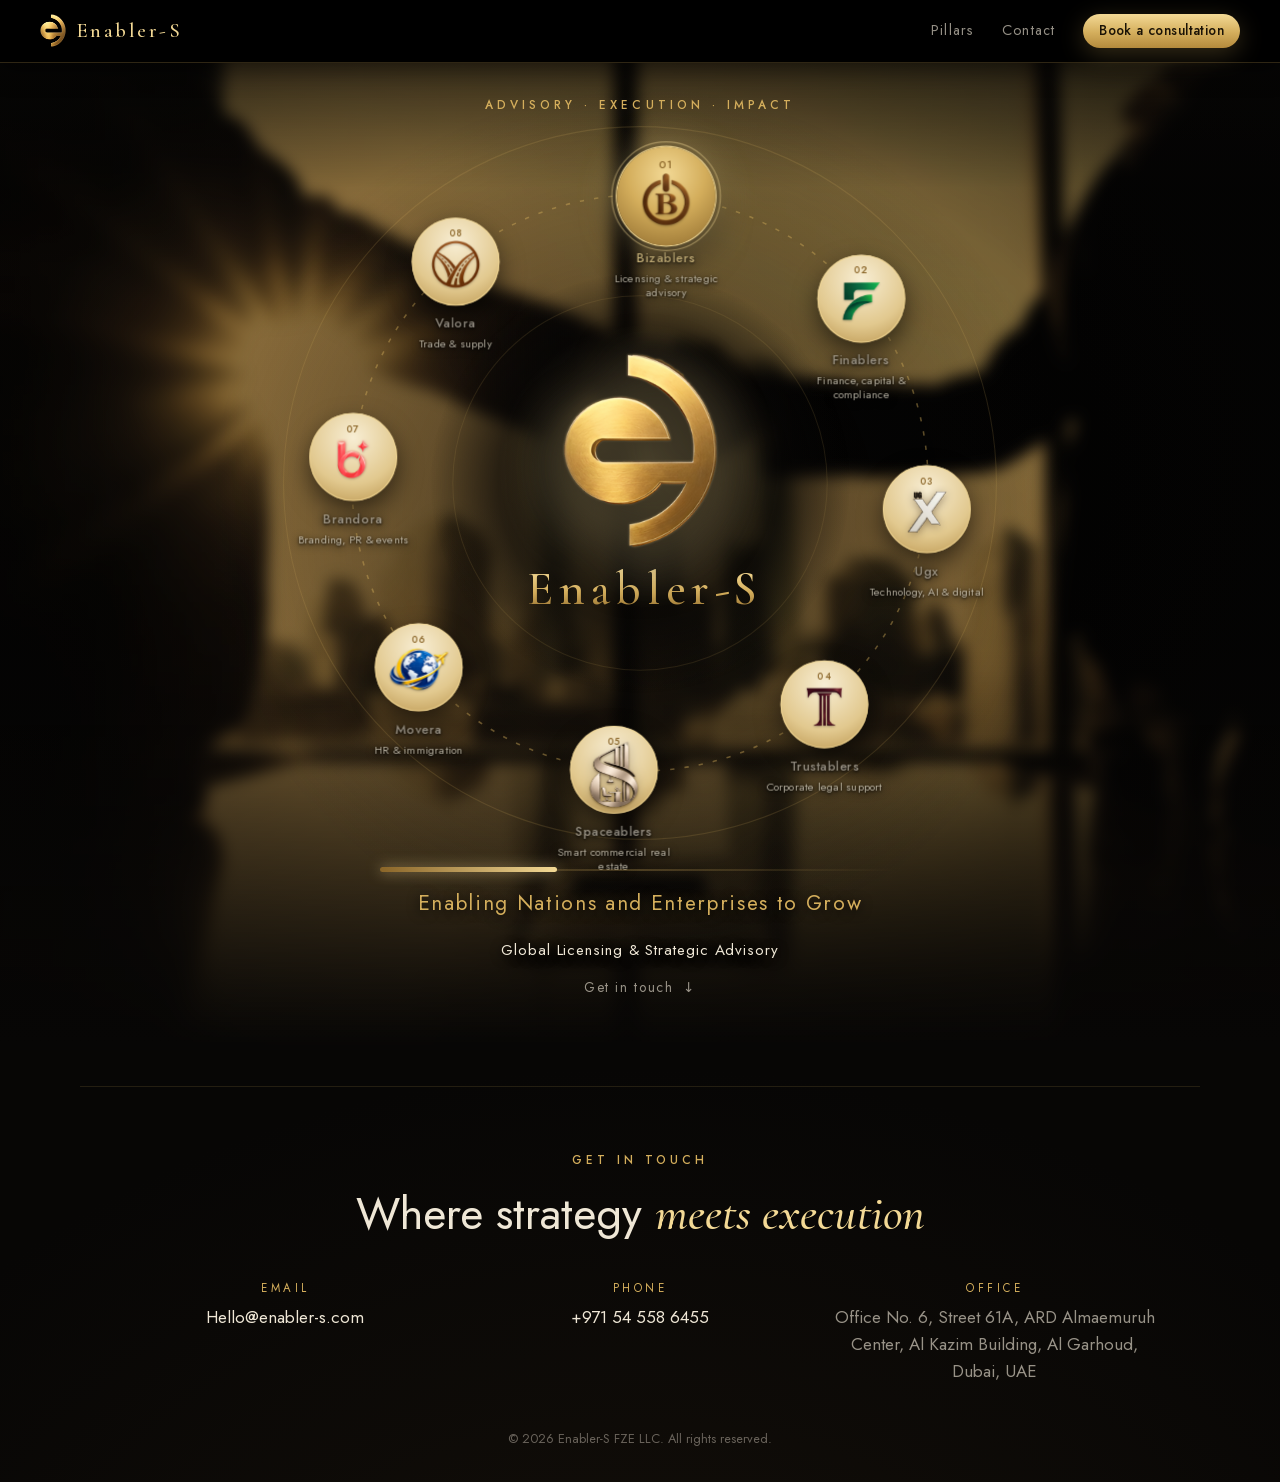
==== index.html @ 44902299 "Ready for Vercel: live cross-site links, share previews, 404, robots, sitemap - Links between Enable" ====
<!doctype html>
<html lang="en">
<head>
  <meta charset="utf-8">
  <meta name="viewport" content="width=device-width, initial-scale=1, viewport-fit=cover">
  <title>Enabler-S | Enabling Nations and Enterprises to Grow</title>
  <meta name="description" content="Enabler-S FZE LLC is a Dubai-based global advisory and business execution firm. Eight service pillars, one extended business partner.">
  <link rel="canonical" href="https://enabler-s.vercel.app/">
  <meta property="og:type" content="website">
  <meta property="og:site_name" content="Enabler-S">
  <meta property="og:title" content="Enabler-S | Enabling Nations and Enterprises to Grow">
  <meta property="og:description" content="Enabler-S FZE LLC is a Dubai-based global advisory and business execution firm. Eight service pillars, one extended business partner.">
  <meta property="og:url" content="https://enabler-s.vercel.app/">
  <meta property="og:image" content="https://enabler-s.vercel.app/assets/og.jpg">
  <meta property="og:image:width" content="1200">
  <meta property="og:image:height" content="630">
  <meta name="twitter:card" content="summary_large_image">
  <meta name="theme-color" content="#070605">
  <link rel="icon" href="assets/favicon.png" type="image/png">
  <!-- Fonts are self-hosted (fonts/enabler.css) so the page never waits on Google -->
  <link rel="preload" href="fonts/files/jost-normal-latin-0428ef.woff2" as="font" type="font/woff2" crossorigin>
  <link rel="preload" href="fonts/files/cormorant-garamond-normal-latin-e99b45.woff2" as="font" type="font/woff2" crossorigin>
  <link rel="stylesheet" href="fonts/enabler.css">
  <link rel="stylesheet" href="css/styles.css">
  <script src="js/data.js" defer></script>
  <script src="js/main.js" defer></script>
</head>
<body>
  <!-- Black marble: fractal noise thresholded into thin veins, tinted gold -->
  <svg class="marble" aria-hidden="true" preserveAspectRatio="none">
    <filter id="veins" x="0" y="0" width="100%" height="100%">
      <feTurbulence type="fractalNoise" baseFrequency="0.0022 0.006" numOctaves="6" seed="11"/>
      <feColorMatrix type="matrix" values="1 0 0 0 0  1 0 0 0 0  1 0 0 0 0  0 0 0 0 1"/>
      <feComponentTransfer>
        <feFuncR type="table" tableValues="0 0 0 0 0 0 0 0 0 0 0 0 0 0 0 0 0 0 0 0 0 0 0 0 0.9 0 0 0 0 0 0 0 0 0 0 0 0 0 0 0 0 0 0 0 0 0 0 0 0 0"/>
        <feFuncG type="table" tableValues="0 0 0 0 0 0 0 0 0 0 0 0 0 0 0 0 0 0 0 0 0 0 0 0 0.62 0 0 0 0 0 0 0 0 0 0 0 0 0 0 0 0 0 0 0 0 0 0 0 0 0"/>
        <feFuncB type="table" tableValues="0 0 0 0 0 0 0 0 0 0 0 0 0 0 0 0 0 0 0 0 0 0 0 0 0.3 0 0 0 0 0 0 0 0 0 0 0 0 0 0 0 0 0 0 0 0 0 0 0 0 0"/>
      </feComponentTransfer>
    </filter>
    <rect width="100%" height="100%" filter="url(#veins)"/>
  </svg>

  <header class="top">
    <a class="brand" href="#hero" aria-label="Enabler-S home">
      <img src="assets/logo-mark.png" alt="" width="408" height="512">
      <span>Enabler-S</span>
    </a>
    <nav aria-label="Main">
      <a href="#orbit">Pillars</a>
      <a href="#contact">Contact</a>
      <a class="btn btn-gold btn-sm" href="#contact">Book a consultation</a>
    </nav>
  </header>

  <main>
    <section class="hero" id="hero">
      <!-- Boardroom handshake loop, colour-graded to the brand gold (source: 358512_medium.mp4) -->
      <div class="hero-video" aria-hidden="true">
        <video id="hero-video" autoplay muted loop playsinline preload="auto" poster="assets/video/boardroom-poster.jpg">
          <source src="assets/video/boardroom-720.mp4" type="video/mp4" media="(max-width: 900px)">
          <source src="assets/video/boardroom-1080.mp4" type="video/mp4">
        </video>
      </div>
      <p class="eyebrow">Advisory · Execution · Impact</p>

      <!-- Enabler-S sits at the centre; the eight pillar discs orbit it (positions set in main.js) -->
      <div class="orbit" id="orbit">
        <svg class="orbit-rings" viewBox="0 0 100 100" aria-hidden="true">
          <circle cx="50" cy="50" r="49.5"/>
          <circle class="dash" cx="50" cy="50" r="40"/>
          <circle cx="50" cy="50" r="26"/>
        </svg>
        <div class="orbit-core">
          <div class="halo" aria-hidden="true"></div>
          <img src="assets/logo-mark.png" alt="" width="408" height="512">
          <h1 class="wordmark">Enabler<span>-S</span></h1>
        </div>
        <div class="tabs" role="group" aria-label="Enabler-S brands" id="tabs"></div>
      </div>

      <div class="rule" aria-hidden="true"><span></span></div>
      <p class="tagline">Enabling Nations and Enterprises to Grow</p>
      <p class="cue-title" id="cue-title" aria-live="polite"></p>
      <!-- Phones: the orbit is too small for descriptions, so the brands are also listed here (hidden on desktop) -->
      <ul class="brand-list" id="brand-list" aria-label="Enabler-S brands"></ul>
      <a class="scroll-cue" href="#contact">Get in touch <span class="arrow" aria-hidden="true">↓</span></a>
    </section>

  </main>

  <footer class="contact" id="contact">
    <p class="eyebrow">Get in touch</p>
    <h2>Where strategy <em>meets execution</em></h2>
    <dl>
      <div><dt>Email</dt><dd><a id="c-email"></a></dd></div>
      <div><dt>Phone</dt><dd><a id="c-phone"></a></dd></div>
      <div><dt>Office</dt><dd id="c-address"></dd></div>
    </dl>
    <p class="fine">© <span id="year"></span> Enabler-S FZE LLC. All rights reserved.</p>
  </footer>
</body>
</html>
---- fonts/enabler.css ----
/* enabler: Google Fonts, self-hosted (latin + latin-ext). Source: https://fonts.googleapis.com/css2?family=Jost:wght@300;400;500;600&family=Cormorant+Garamond:ital,wght@0,500;0,600;1,500&display=swap */

/* Cormorant Garamond italic · latin-ext */
@font-face {
  font-family: 'Cormorant Garamond';
  font-style: italic;
  font-weight: 500;
  font-display: swap;
  src: url(files/cormorant-garamond-italic-latin-ext-1b9087.woff2) format('woff2');
  unicode-range: U+0100-02BA, U+02BD-02C5, U+02C7-02CC, U+02CE-02D7, U+02DD-02FF, U+0304, U+0308, U+0329, U+1D00-1DBF, U+1E00-1E9F, U+1EF2-1EFF, U+2020, U+20A0-20AB, U+20AD-20C4, U+2113, U+2C60-2C7F, U+A720-A7FF;
}

/* Cormorant Garamond italic · latin */
@font-face {
  font-family: 'Cormorant Garamond';
  font-style: italic;
  font-weight: 500;
  font-display: swap;
  src: url(files/cormorant-garamond-italic-latin-39cad6.woff2) format('woff2');
  unicode-range: U+0000-00FF, U+0131, U+0152-0153, U+02BB-02BC, U+02C6, U+02DA, U+02DC, U+0304, U+0308, U+0329, U+2000-206F, U+20AC, U+2122, U+2191, U+2193, U+2212, U+2215, U+FEFF, U+FFFD;
}

/* Cormorant Garamond normal · latin-ext */
@font-face {
  font-family: 'Cormorant Garamond';
  font-style: normal;
  font-weight: 500;
  font-display: swap;
  src: url(files/cormorant-garamond-normal-latin-ext-211149.woff2) format('woff2');
  unicode-range: U+0100-02BA, U+02BD-02C5, U+02C7-02CC, U+02CE-02D7, U+02DD-02FF, U+0304, U+0308, U+0329, U+1D00-1DBF, U+1E00-1E9F, U+1EF2-1EFF, U+2020, U+20A0-20AB, U+20AD-20C4, U+2113, U+2C60-2C7F, U+A720-A7FF;
}

/* Cormorant Garamond normal · latin */
@font-face {
  font-family: 'Cormorant Garamond';
  font-style: normal;
  font-weight: 500;
  font-display: swap;
  src: url(files/cormorant-garamond-normal-latin-e99b45.woff2) format('woff2');
  unicode-range: U+0000-00FF, U+0131, U+0152-0153, U+02BB-02BC, U+02C6, U+02DA, U+02DC, U+0304, U+0308, U+0329, U+2000-206F, U+20AC, U+2122, U+2191, U+2193, U+2212, U+2215, U+FEFF, U+FFFD;
}

/* Cormorant Garamond normal · latin-ext */
@font-face {
  font-family: 'Cormorant Garamond';
  font-style: normal;
  font-weight: 600;
  font-display: swap;
  src: url(files/cormorant-garamond-normal-latin-ext-211149.woff2) format('woff2');
  unicode-range: U+0100-02BA, U+02BD-02C5, U+02C7-02CC, U+02CE-02D7, U+02DD-02FF, U+0304, U+0308, U+0329, U+1D00-1DBF, U+1E00-1E9F, U+1EF2-1EFF, U+2020, U+20A0-20AB, U+20AD-20C4, U+2113, U+2C60-2C7F, U+A720-A7FF;
}

/* Cormorant Garamond normal · latin */
@font-face {
  font-family: 'Cormorant Garamond';
  font-style: normal;
  font-weight: 600;
  font-display: swap;
  src: url(files/cormorant-garamond-normal-latin-e99b45.woff2) format('woff2');
  unicode-range: U+0000-00FF, U+0131, U+0152-0153, U+02BB-02BC, U+02C6, U+02DA, U+02DC, U+0304, U+0308, U+0329, U+2000-206F, U+20AC, U+2122, U+2191, U+2193, U+2212, U+2215, U+FEFF, U+FFFD;
}

/* Jost normal · latin-ext */
@font-face {
  font-family: 'Jost';
  font-style: normal;
  font-weight: 300;
  font-display: swap;
  src: url(files/jost-normal-latin-ext-920dcb.woff2) format('woff2');
  unicode-range: U+0100-02BA, U+02BD-02C5, U+02C7-02CC, U+02CE-02D7, U+02DD-02FF, U+0304, U+0308, U+0329, U+1D00-1DBF, U+1E00-1E9F, U+1EF2-1EFF, U+2020, U+20A0-20AB, U+20AD-20C4, U+2113, U+2C60-2C7F, U+A720-A7FF;
}

/* Jost normal · latin */
@font-face {
  font-family: 'Jost';
  font-style: normal;
  font-weight: 300;
  font-display: swap;
  src: url(files/jost-normal-latin-0428ef.woff2) format('woff2');
  unicode-range: U+0000-00FF, U+0131, U+0152-0153, U+02BB-02BC, U+02C6, U+02DA, U+02DC, U+0304, U+0308, U+0329, U+2000-206F, U+20AC, U+2122, U+2191, U+2193, U+2212, U+2215, U+FEFF, U+FFFD;
}

/* Jost normal · latin-ext */
@font-face {
  font-family: 'Jost';
  font-style: normal;
  font-weight: 400;
  font-display: swap;
  src: url(files/jost-normal-latin-ext-920dcb.woff2) format('woff2');
  unicode-range: U+0100-02BA, U+02BD-02C5, U+02C7-02CC, U+02CE-02D7, U+02DD-02FF, U+0304, U+0308, U+0329, U+1D00-1DBF, U+1E00-1E9F, U+1EF2-1EFF, U+2020, U+20A0-20AB, U+20AD-20C4, U+2113, U+2C60-2C7F, U+A720-A7FF;
}

/* Jost normal · latin */
@font-face {
  font-family: 'Jost';
  font-style: normal;
  font-weight: 400;
  font-display: swap;
  src: url(files/jost-normal-latin-0428ef.woff2) format('woff2');
  unicode-range: U+0000-00FF, U+0131, U+0152-0153, U+02BB-02BC, U+02C6, U+02DA, U+02DC, U+0304, U+0308, U+0329, U+2000-206F, U+20AC, U+2122, U+2191, U+2193, U+2212, U+2215, U+FEFF, U+FFFD;
}

/* Jost normal · latin-ext */
@font-face {
  font-family: 'Jost';
  font-style: normal;
  font-weight: 500;
  font-display: swap;
  src: url(files/jost-normal-latin-ext-920dcb.woff2) format('woff2');
  unicode-range: U+0100-02BA, U+02BD-02C5, U+02C7-02CC, U+02CE-02D7, U+02DD-02FF, U+0304, U+0308, U+0329, U+1D00-1DBF, U+1E00-1E9F, U+1EF2-1EFF, U+2020, U+20A0-20AB, U+20AD-20C4, U+2113, U+2C60-2C7F, U+A720-A7FF;
}

/* Jost normal · latin */
@font-face {
  font-family: 'Jost';
  font-style: normal;
  font-weight: 500;
  font-display: swap;
  src: url(files/jost-normal-latin-0428ef.woff2) format('woff2');
  unicode-range: U+0000-00FF, U+0131, U+0152-0153, U+02BB-02BC, U+02C6, U+02DA, U+02DC, U+0304, U+0308, U+0329, U+2000-206F, U+20AC, U+2122, U+2191, U+2193, U+2212, U+2215, U+FEFF, U+FFFD;
}

/* Jost normal · latin-ext */
@font-face {
  font-family: 'Jost';
  font-style: normal;
  font-weight: 600;
  font-display: swap;
  src: url(files/jost-normal-latin-ext-920dcb.woff2) format('woff2');
  unicode-range: U+0100-02BA, U+02BD-02C5, U+02C7-02CC, U+02CE-02D7, U+02DD-02FF, U+0304, U+0308, U+0329, U+1D00-1DBF, U+1E00-1E9F, U+1EF2-1EFF, U+2020, U+20A0-20AB, U+20AD-20C4, U+2113, U+2C60-2C7F, U+A720-A7FF;
}

/* Jost normal · latin */
@font-face {
  font-family: 'Jost';
  font-style: normal;
  font-weight: 600;
  font-display: swap;
  src: url(files/jost-normal-latin-0428ef.woff2) format('woff2');
  unicode-range: U+0000-00FF, U+0131, U+0152-0153, U+02BB-02BC, U+02C6, U+02DA, U+02DC, U+0304, U+0308, U+0329, U+2000-206F, U+20AC, U+2122, U+2191, U+2193, U+2212, U+2215, U+FEFF, U+FFFD;
}
---- css/styles.css ----
/* Enabler-S landing page
   Black marble and brushed gold, taken from the logo. One column, centred:
   hero (logo at the centre, eight brand discs orbiting it) → contact. */
/* Ginelo (Elegant Luxury Serif) for the Enabler-S name at the centre of the orbit. It is a licensed font, so it is not bundled
   (see the src note below). Until then the name falls back to Cormorant Garamond. */
@font-face {
  font-family: "Ginelo";
  /* To bundle the font: add fonts/Ginelo.woff2 and append  , url("../fonts/Ginelo.woff2") format("woff2")  below.
     (Left out until the file exists, so visitors' browsers don't request a missing file.) */
  src: local("Ginelo"), local("Ginelo Regular"), local("Ginelo-Regular");
  font-display: swap;
}

/* Luxento (Luxury Serif) for the Enabler-S name in the main navigation. Also licensed and not bundled
   (see the src note below). Falls back to Cormorant Garamond. */
@font-face {
  font-family: "Luxento";
  /* To bundle the font: add fonts/Luxento.woff2 and append  , url("../fonts/Luxento.woff2") format("woff2")  below.
     (Left out until the file exists, so visitors' browsers don't request a missing file.) */
  src: local("Luxento"), local("Luxento Regular"), local("Luxento-Regular");
  font-display: swap;
}

:root {
  --bg: #070605;
  --bg-2: #110e0a;
  --gold: #d4ae5c;
  --gold-hi: #f3d995;
  --gold-lo: #8a6528;
  --text: #efe7d6;
  --muted: rgba(239, 231, 214, 0.62);
  --line: rgba(212, 174, 92, 0.28);
  --sans: "Jost", "Futura", "Century Gothic", system-ui, sans-serif;
  --serif: "Cormorant Garamond", Georgia, serif;
  --brand-font: "Ginelo", "Cormorant Garamond", Georgia, serif;
  --nav-font: "Luxento", "Cormorant Garamond", Georgia, serif;
  --gutter: clamp(16px, 4vw, 40px);
}

*, *::before, *::after { box-sizing: border-box; }
html { scroll-behavior: smooth; -webkit-text-size-adjust: 100%; }
@media (prefers-reduced-motion: reduce) { html { scroll-behavior: auto; } }
body {
  margin: 0; min-height: 100vh; overflow-x: hidden;
  background:
    radial-gradient(ellipse 60% 45% at 50% 32%, rgba(212, 174, 92, 0.10), transparent 70%),
    radial-gradient(ellipse 120% 80% at 50% 120%, #15100a, transparent 60%),
    var(--bg);
  color: var(--text); font: 400 1.0625rem/1.6 var(--sans);
}
img, svg { display: block; max-width: 100%; }
a { color: inherit; }
h1, h2, h3, p { margin: 0; }
ul { margin: 0; padding: 0; list-style: none; }
em { font: italic 500 1.08em var(--serif); color: var(--gold-hi); }
:focus-visible { outline: 2px solid var(--gold-hi); outline-offset: 4px; border-radius: 6px; }

.marble { position: fixed; inset: 0; width: 100%; height: 100%; z-index: -1; opacity: 0.22; pointer-events: none; }

.eyebrow { font-size: 0.74rem; font-weight: 500; letter-spacing: 0.34em; text-transform: uppercase; color: var(--gold); }

/* ---------- buttons ---------- */
.btn { display: inline-flex; align-items: center; gap: 8px; border: 0; border-radius: 999px; cursor: pointer;
  font: 500 0.95rem/1 var(--sans); letter-spacing: 0.03em; padding: 14px 22px; text-decoration: none;
  transition: transform .2s, background .2s, box-shadow .2s; }
.btn:hover { transform: translateY(-1px); }
.btn-gold { color: #1a1206; background: linear-gradient(180deg, var(--gold-hi), var(--gold) 55%, #b48a3c); box-shadow: 0 6px 24px rgba(212, 174, 92, 0.25); }
.btn-gold:hover { box-shadow: 0 8px 30px rgba(212, 174, 92, 0.4); }
.btn-ghost { color: var(--text); background: rgba(255, 255, 255, 0.04); box-shadow: inset 0 0 0 1px var(--line); }
.btn-ghost:hover { background: rgba(212, 174, 92, 0.1); }
.btn-sm { padding: 10px 16px; font-size: 0.85rem; }

/* ---------- header ---------- */
.top { position: fixed; inset: 0 0 auto; z-index: 20; display: flex; align-items: center; justify-content: space-between; gap: 16px;
  padding: calc(env(safe-area-inset-top, 0px) + 14px) var(--gutter) 14px;
  background: #000; border-bottom: 1px solid rgba(212, 174, 92, 0.22); box-shadow: 0 6px 24px rgba(0, 0, 0, 0.5); }
.brand { display: flex; align-items: center; gap: 10px; text-decoration: none; }
.brand img { width: 26px; height: auto; }
.brand span { font-family: var(--nav-font); font-size: 1.3rem; font-weight: 500; letter-spacing: 0.12em; color: var(--gold-hi); }
.top nav { display: flex; align-items: center; gap: clamp(12px, 2.5vw, 28px); font-size: 0.9rem; }
.top nav a:not(.btn) { text-decoration: none; color: var(--muted); letter-spacing: 0.08em; }
.top nav a:not(.btn):hover { color: var(--gold-hi); }
@media (max-width: 560px) { .top nav a:not(.btn) { display: none; } }

/* ---------- hero ---------- */
.hero { position: relative; isolation: isolate; overflow: hidden; min-height: 100svh; gap: 0; display: flex; flex-direction: column; align-items: center; justify-content: center; text-align: center;
  padding: 96px var(--gutter) 48px; }
/* Background video: cover the hero, then darken the centre (behind the logo) and
   fade the edges into the page so the gold orbit and text stay readable */
.hero-video { position: absolute; inset: 0; z-index: -1; overflow: hidden; background: #0d0a06 url("../assets/video/boardroom-poster.jpg") center / cover no-repeat; }
.hero-video video { width: 100%; height: 100%; object-fit: cover; object-position: 50% 42%;
  filter: blur(7px); transform: scale(1.08); }   /* soft focus; the slight zoom hides the blurred edges */
.hero-video::after { content: ""; position: absolute; inset: 0;
  background:
    radial-gradient(ellipse 34% 42% at 50% 50%, rgba(7, 6, 5, 0.55), transparent 100%),
    linear-gradient(180deg, rgba(7, 6, 5, 0.85) 0, rgba(7, 6, 5, 0.38) 18%, rgba(7, 6, 5, 0.38) 62%, var(--bg) 100%),
    radial-gradient(ellipse 90% 80% at 50% 45%, transparent 40%, rgba(7, 6, 5, 0.7) 100%); }
.wordmark { white-space: nowrap; font-family: var(--brand-font); font-weight: 500; font-size: clamp(1.1rem, 7cqw, 3rem); line-height: 1.05; letter-spacing: 0.12em; padding-left: 0.12em;
  background: linear-gradient(180deg, var(--gold-hi) 10%, var(--gold) 55%, var(--gold-lo)); -webkit-background-clip: text; background-clip: text; color: transparent; }
.wordmark span { letter-spacing: 0.04em; }
.rule { position: relative; width: min(520px, 80vw); height: 2px; margin: 22px auto 16px; background: linear-gradient(90deg, transparent, var(--line), transparent); }
.rule span { position: absolute; left: 0; top: -1.5px; width: 34%; height: 5px; border-radius: 3px;
  background: linear-gradient(90deg, var(--gold-lo), var(--gold-hi)); box-shadow: 0 0 14px rgba(243, 217, 149, 0.6); }
.tagline { text-shadow: 0 2px 12px #000; font-size: clamp(1rem, 2.4vw, 1.3rem); letter-spacing: 0.08em; color: var(--gold); }
.cue-title { margin-top: 18px; min-height: 1.6em; font-size: 0.95rem; letter-spacing: 0.06em; color: var(--text); text-shadow: 0 2px 12px #000; }
/* brand list: phones only */
.brand-list { display: none; }
@media (max-width: 700px) {
  .cue-title { display: none; }
  .brand-list { display: grid; gap: 10px; width: 100%; max-width: 460px; margin: 26px auto 0; text-align: left; }
  .brand-list li > a, .brand-list li > div { display: flex; align-items: center; gap: 14px; padding: 12px 14px; border-radius: 14px;
    text-decoration: none; background: rgba(12, 10, 8, 0.72); box-shadow: inset 0 0 0 1px var(--line); }
  .brand-list li > a:active { background: rgba(212, 174, 92, 0.16); }
  .bl-logo { flex: none; display: grid; place-items: center; width: 48px; height: 48px; border-radius: 50%;
    background: radial-gradient(circle at 50% 28%, #f8eed4, #e2c98f 60%, #b8924a); box-shadow: inset 0 0 0 1px rgba(243, 217, 149, 0.8); }
  .bl-logo img { width: 66%; height: auto; }
  .bl-logo img[data-shadow] { filter: drop-shadow(0 0 0.6px rgba(40, 24, 6, 0.95)) drop-shadow(0 0 0.6px rgba(40, 24, 6, 0.95)); }
  .bl-text { display: flex; flex-direction: column; min-width: 0; }
  .bl-text b { font-weight: 500; color: var(--gold-hi); letter-spacing: 0.04em; }
  .bl-text small { font-size: 0.8rem; color: var(--muted); }
  .bl-go { margin-left: auto; color: var(--gold); font-size: 1.1rem; }
  .scroll-cue { margin-top: 22px; }
}
.scroll-cue { margin-top: 14px; font-size: 0.85rem; letter-spacing: 0.12em; color: var(--muted); text-decoration: none; }
.scroll-cue .arrow { display: inline-block; margin-left: 4px; animation: nudge 2s ease-in-out infinite; }
@keyframes nudge { 50% { transform: translateY(4px); } }

/* Orbit: discs are placed on a circle of radius 40% by main.js (--x/--y) and rotate slowly */
.orbit { container-type: inline-size; position: relative; width: min(720px, 94vw, max(80svh, 460px)); aspect-ratio: 1; margin: 8px auto 4px; }
.orbit-rings { position: absolute; inset: 0; width: 100%; height: 100%; overflow: visible; }
.orbit-rings circle { fill: none; stroke: rgba(212, 174, 92, 0.16); stroke-width: 0.15; }
.orbit-rings .dash { stroke: rgba(212, 174, 92, 0.42); stroke-width: 0.22; stroke-dasharray: 0.6 1.4;
  transform-origin: 50% 50%; animation: spin 120s linear infinite reverse; }
@keyframes spin { to { transform: rotate(360deg); } }
@media (prefers-reduced-motion: reduce) { .orbit-rings .dash { animation: none; } }

.orbit-core { position: absolute; left: 50%; top: 50%; width: 52%; aspect-ratio: 1; transform: translate(-50%, -50%); border-radius: 50%;
  display: flex; flex-direction: column; align-items: center; justify-content: center; gap: 4%; }
.orbit-core .halo { position: absolute; inset: -6%; border-radius: 50%; z-index: -1;
  background:
    radial-gradient(circle at 50% 46%, rgba(243, 217, 149, 0.28), transparent 46%),
    radial-gradient(circle, rgba(7, 6, 5, 0.82) 0, rgba(7, 6, 5, 0.6) 48%, transparent 71%);
  animation: breathe 6s ease-in-out infinite; }
@keyframes breathe { 50% { opacity: 0.8; transform: scale(0.97); } }
@media (prefers-reduced-motion: reduce) { .orbit-core .halo { animation: none; } }
.orbit-core img { width: 42%; height: auto; filter: drop-shadow(0 16px 26px rgba(0, 0, 0, 0.7)) drop-shadow(0 0 1px rgba(243, 217, 149, 0.6)); }

.tabs { --d: clamp(44px, 12.5cqw, 88px); position: absolute; inset: 0; }
/* small orbit (phones, short screens): discs only; the selected pillar is named below the orbit */
@container (max-width: 560px) {
  .tab { width: auto; gap: 5px; }
  .tab .num, .tab .about, .tab .tip { display: none; }
  .tab .label { font-size: 0.6rem; letter-spacing: 0.02em; white-space: nowrap; }   /* small orbit: names only */
  .orbit-core { width: 58%; }
}
.tab { position: absolute; left: 50%; top: 50%; width: 140px; display: flex; flex-direction: column; align-items: center; gap: 10px;
  padding: 0; border: 0; background: none; color: var(--muted); cursor: pointer; font: 500 0.8rem/1.3 var(--sans); letter-spacing: 0.04em;
  transform: translate(var(--x, 0px), var(--y, 0px)) translate(-50%, calc(var(--d) / -2)); will-change: transform; }
.tab .disc { position: relative; display: grid; place-items: center; width: var(--d); height: var(--d); border-radius: 50%;
  background: radial-gradient(circle at 50% 30%, #1d1710, #0b0907 70%);
  box-shadow: inset 0 0 0 1px var(--line), 0 10px 24px rgba(0, 0, 0, 0.55);
  transition: transform .3s cubic-bezier(.2, .8, .2, 1), box-shadow .3s, background .3s; }
.tab .disc::after { content: ""; position: absolute; inset: -5px; border-radius: 50%; border: 1px solid transparent; transition: border-color .3s; }
.tab .num { position: absolute; top: 11%; font-size: 0.6rem; letter-spacing: 0.14em; color: var(--gold-lo); }
.tab svg { width: 42%; height: 42%; fill: none; stroke: var(--gold); stroke-width: 1.5; stroke-linecap: round; stroke-linejoin: round; transition: stroke .3s; }
.tab .mark { width: 46%; height: auto; margin-top: 6%; filter: drop-shadow(0 1px 1px rgba(0, 0, 0, 0.25)); }
/* brand marks sit on a pale gold disc so their own colours read */
.tab .disc.has-logo { background: radial-gradient(circle at 50% 28%, #f8eed4, #e2c98f 60%, #b8924a); box-shadow: inset 0 0 0 1px rgba(243, 217, 149, 0.8), 0 10px 24px rgba(0, 0, 0, 0.55); }
.tab .disc.has-logo .num { color: #8a6528; }
/* white logos (Ugx) get a thin dark outline so small letters stay crisp on gold */
.tab .mark[data-shadow="strong"] { margin-top: 6%; filter: drop-shadow(0 0 0.6px rgba(40, 24, 6, 0.95)) drop-shadow(0 0 0.6px rgba(40, 24, 6, 0.95)) drop-shadow(0 2px 4px rgba(60, 38, 10, 0.45)); }
/* pale metal logos (Spaceablers) need a firmer shadow to separate from the gold disc */
.tab .mark[data-shadow="true"] { margin-top: 10%; filter: drop-shadow(0 1px 1px rgba(60, 38, 10, 0.55)) drop-shadow(0 3px 6px rgba(60, 38, 10, 0.3)); }
/* a few words under each name, and the one-line summary on hover/focus */
.tab .about { max-width: 132px; margin-top: -6px; font-size: 0.68rem; font-weight: 400; line-height: 1.3; letter-spacing: 0.02em;
  color: rgba(239, 231, 214, 0.72); text-shadow: 0 1px 3px #000, 0 2px 10px #000; }
.tab .tip { position: absolute; bottom: calc(100% + 10px); left: 50%; z-index: 5; width: max-content; max-width: 220px; padding: 10px 14px;
  border-radius: 12px; font-size: 0.8rem; font-weight: 500; line-height: 1.4; letter-spacing: 0.01em; color: var(--text); text-align: center;
  background: rgba(12, 10, 8, 0.94); box-shadow: inset 0 0 0 1px var(--line), 0 12px 30px rgba(0, 0, 0, 0.5);
  opacity: 0; transform: translate(-50%, 6px); pointer-events: none; transition: opacity .2s, transform .2s; }
.tab:hover .tip, .tab:focus-visible .tip { opacity: 1; transform: translate(-50%, 0); }
.tab:hover, .tab:focus-visible { z-index: 10; }   /* hovered disc (and its summary) above its neighbours */
.tab .label { text-shadow: 0 1px 3px #000, 0 2px 12px #000; }
.tab:hover .disc { transform: scale(1.08); box-shadow: inset 0 0 0 1px var(--gold), 0 14px 30px rgba(0, 0, 0, 0.6); }
.tab:hover { color: var(--text); }
.tab[aria-pressed="true"] { color: var(--gold-hi); }
.tab[aria-pressed="true"] .disc { transform: scale(1.12);
  background: radial-gradient(circle at 50% 28%, var(--gold-hi), var(--gold) 45%, #8e6a2c);
  box-shadow: 0 0 0 1px var(--gold-hi), 0 0 34px rgba(243, 217, 149, 0.4), 0 14px 30px rgba(0, 0, 0, 0.6); }
.tab[aria-pressed="true"] .disc::after { border-color: rgba(243, 217, 149, 0.45); }
.tab[aria-pressed="true"] svg { stroke: #1a1206; }
.tab[aria-pressed="true"] .num { color: #4a3510; }
.tab[aria-pressed="true"] .num { color: #4a3510; }


/* ---------- contact ---------- */
.contact h2 { margin-top: 14px; font-weight: 400; font-size: clamp(1.8rem, 4.2vw, 2.8rem); line-height: 1.15; text-wrap: balance; }
.contact { max-width: 1120px; margin: 40px auto 0; padding: 64px var(--gutter) calc(env(safe-area-inset-bottom, 0px) + 32px); text-align: center; border-top: 1px solid rgba(212, 174, 92, 0.14); }
.contact dl { display: grid; grid-template-columns: repeat(auto-fit, minmax(220px, 1fr)); gap: 24px; margin: 36px 0 0; }
.contact dt { font-size: 0.72rem; letter-spacing: 0.3em; text-transform: uppercase; color: var(--gold); }
.contact dd { margin: 6px 0 0; color: var(--muted); }
.contact dd a { text-decoration: none; color: var(--text); }
.contact dd a:hover { color: var(--gold-hi); }
.fine { margin-top: 44px; font-size: 0.8rem; color: rgba(239, 231, 214, 0.4); }
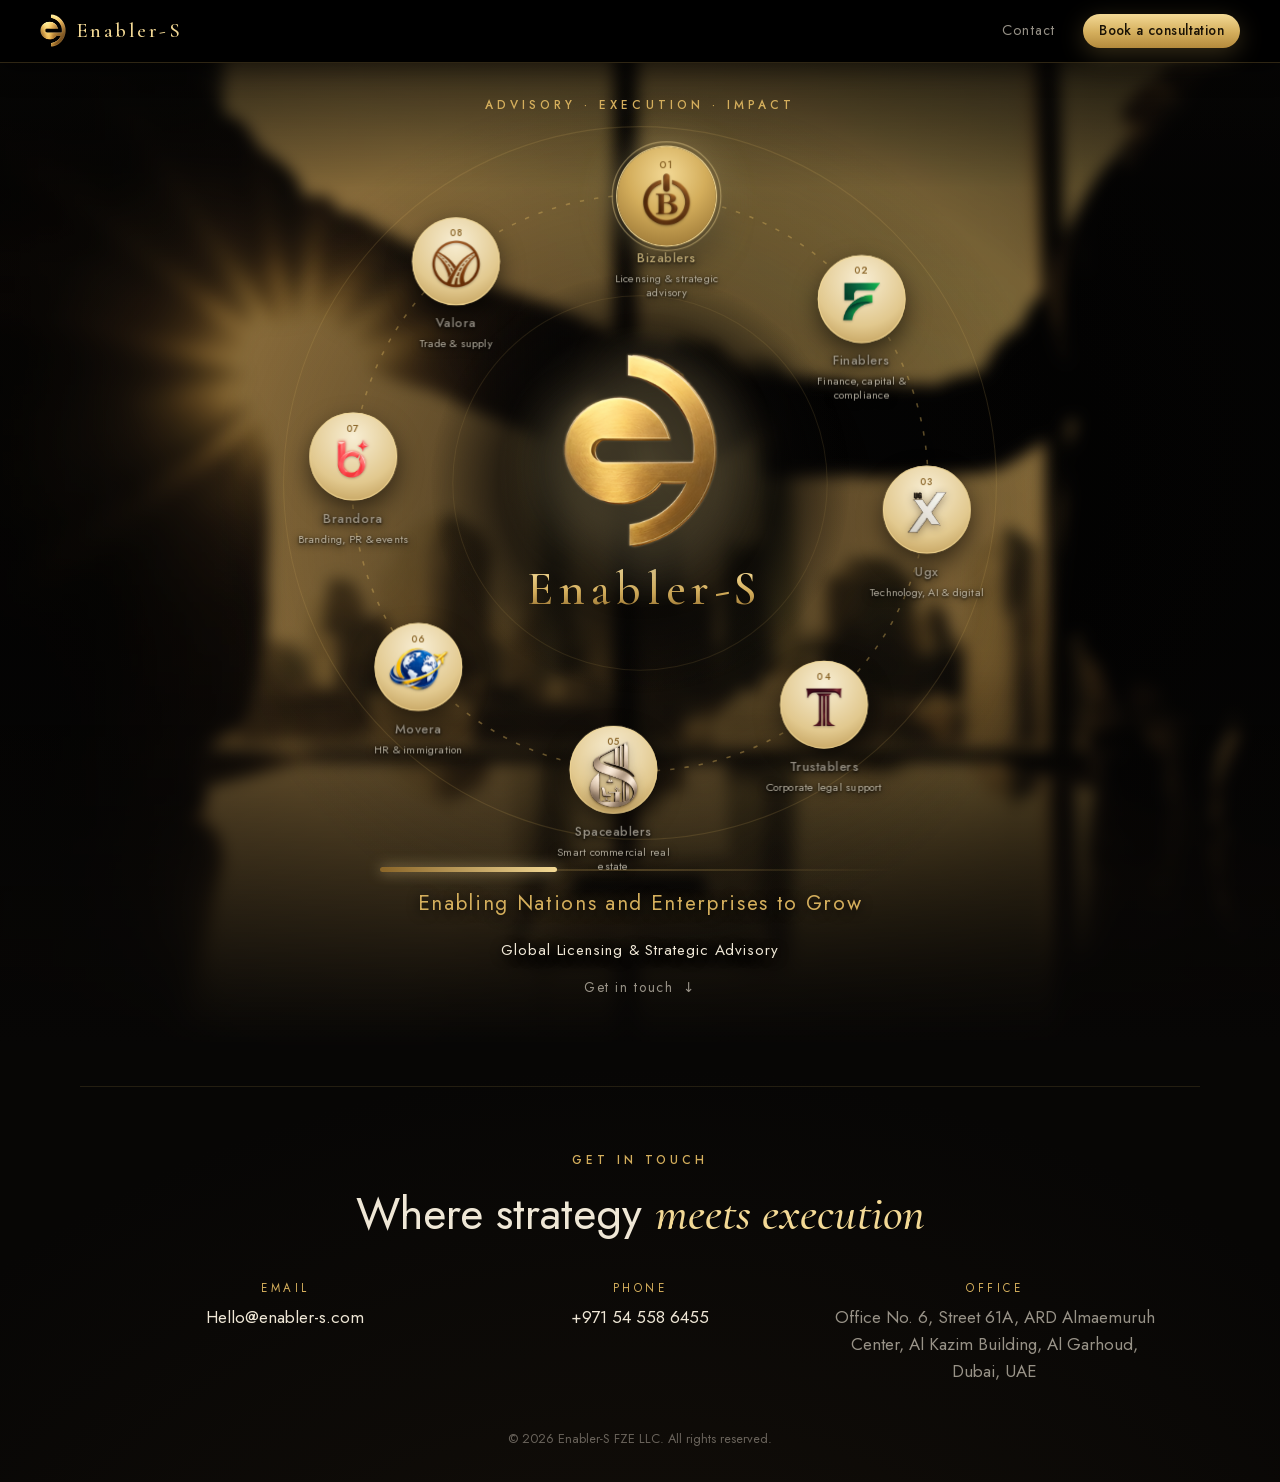
==== commit 8a6437f7: "Remove the Pillars link from the main navigation Co-Authored-By: Claude Opus 5.5 <noreply@anthropic." ====
--- a/index.html
+++ b/index.html
@@ -46,7 +46,6 @@
       <span>Enabler-S</span>
     </a>
     <nav aria-label="Main">
-      <a href="#orbit">Pillars</a>
       <a href="#contact">Contact</a>
       <a class="btn btn-gold btn-sm" href="#contact">Book a consultation</a>
     </nav>
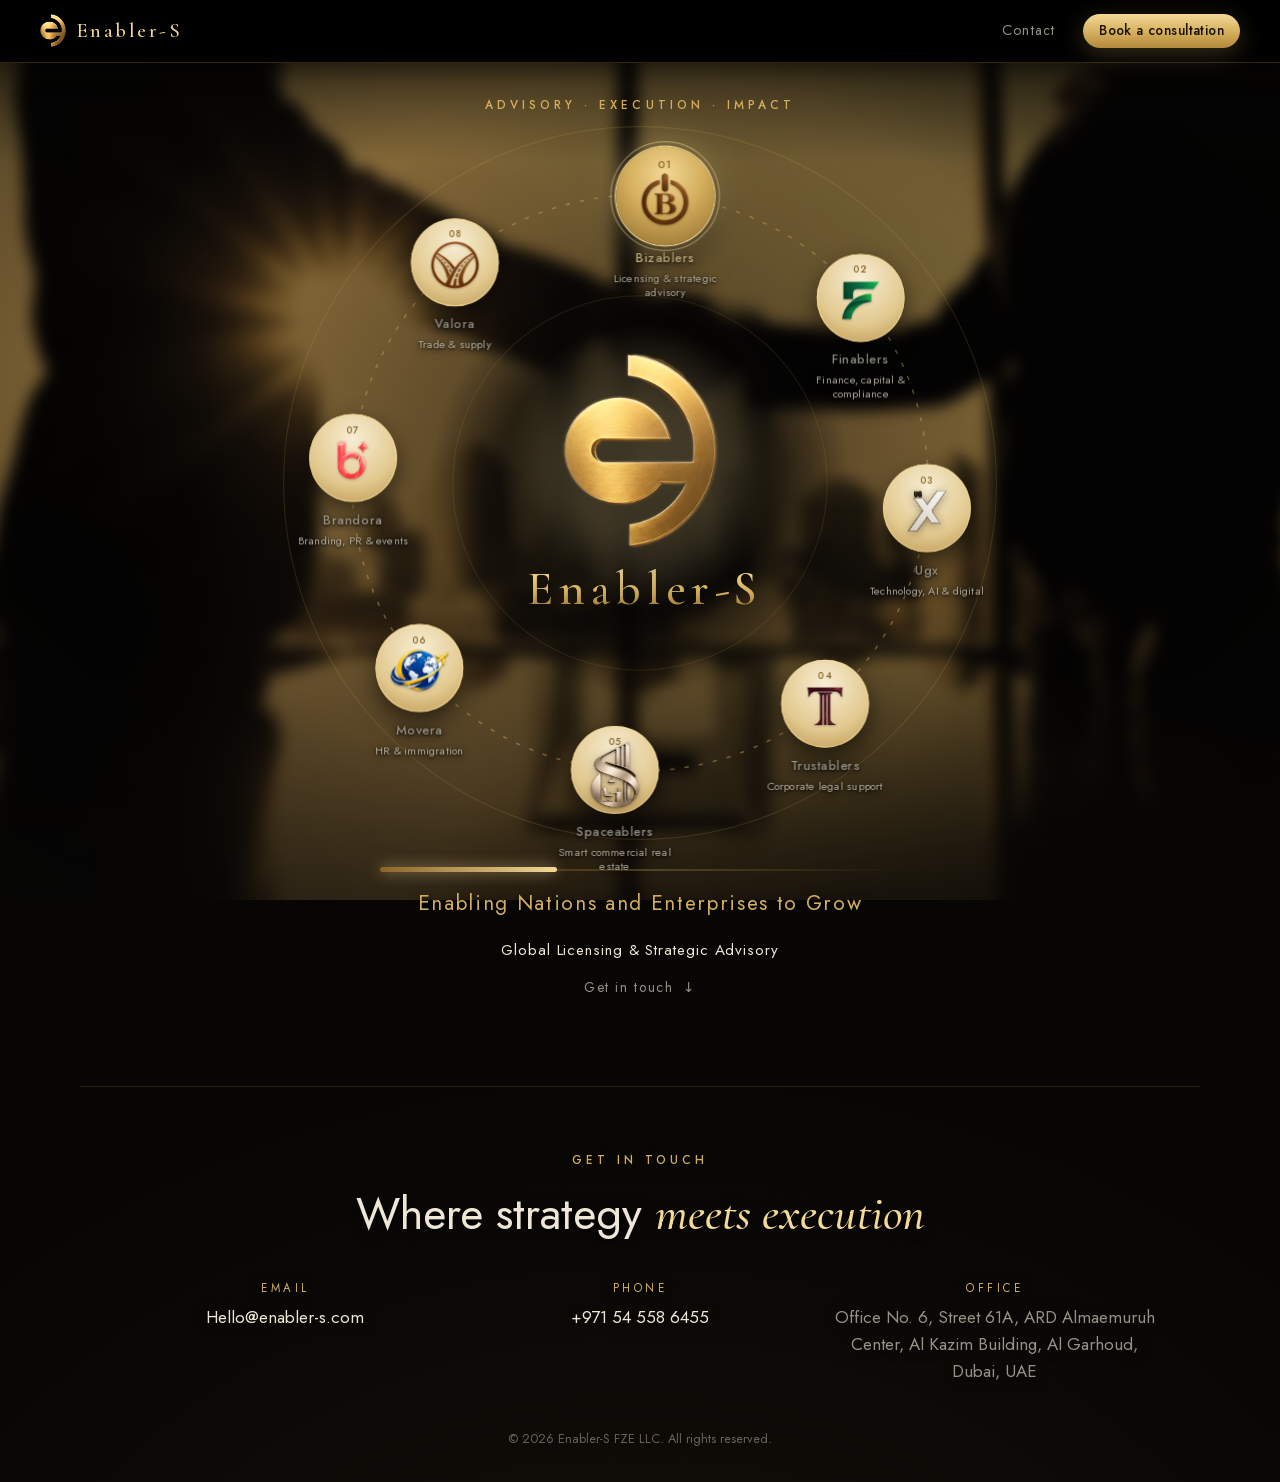
==== commit b5482f41: "Background video runs behind the whole page - Video is a fixed page background, so it continues behi" ====
--- a/index.html
+++ b/index.html
@@ -26,19 +26,14 @@
   <script src="js/main.js" defer></script>
 </head>
 <body>
-  <!-- Black marble: fractal noise thresholded into thin veins, tinted gold -->
-  <svg class="marble" aria-hidden="true" preserveAspectRatio="none">
-    <filter id="veins" x="0" y="0" width="100%" height="100%">
-      <feTurbulence type="fractalNoise" baseFrequency="0.0022 0.006" numOctaves="6" seed="11"/>
-      <feColorMatrix type="matrix" values="1 0 0 0 0  1 0 0 0 0  1 0 0 0 0  0 0 0 0 1"/>
-      <feComponentTransfer>
-        <feFuncR type="table" tableValues="0 0 0 0 0 0 0 0 0 0 0 0 0 0 0 0 0 0 0 0 0 0 0 0 0.9 0 0 0 0 0 0 0 0 0 0 0 0 0 0 0 0 0 0 0 0 0 0 0 0 0"/>
-        <feFuncG type="table" tableValues="0 0 0 0 0 0 0 0 0 0 0 0 0 0 0 0 0 0 0 0 0 0 0 0 0.62 0 0 0 0 0 0 0 0 0 0 0 0 0 0 0 0 0 0 0 0 0 0 0 0 0"/>
-        <feFuncB type="table" tableValues="0 0 0 0 0 0 0 0 0 0 0 0 0 0 0 0 0 0 0 0 0 0 0 0 0.3 0 0 0 0 0 0 0 0 0 0 0 0 0 0 0 0 0 0 0 0 0 0 0 0 0"/>
-      </feComponentTransfer>
-    </filter>
-    <rect width="100%" height="100%" filter="url(#veins)"/>
-  </svg>
+  <!-- Boardroom handshake loop, colour-graded to the brand gold (source: 358512_medium.mp4).
+       Fixed behind the whole page, so it carries on behind the contact section too. -->
+  <div class="hero-video" aria-hidden="true">
+    <video id="hero-video" autoplay muted loop playsinline preload="auto" poster="assets/video/boardroom-poster.jpg">
+      <source src="assets/video/boardroom-720.mp4" type="video/mp4" media="(max-width: 900px)">
+      <source src="assets/video/boardroom-1080.mp4" type="video/mp4">
+    </video>
+  </div>
 
   <header class="top">
     <a class="brand" href="#hero" aria-label="Enabler-S home">
@@ -53,13 +48,6 @@
 
   <main>
     <section class="hero" id="hero">
-      <!-- Boardroom handshake loop, colour-graded to the brand gold (source: 358512_medium.mp4) -->
-      <div class="hero-video" aria-hidden="true">
-        <video id="hero-video" autoplay muted loop playsinline preload="auto" poster="assets/video/boardroom-poster.jpg">
-          <source src="assets/video/boardroom-720.mp4" type="video/mp4" media="(max-width: 900px)">
-          <source src="assets/video/boardroom-1080.mp4" type="video/mp4">
-        </video>
-      </div>
       <p class="eyebrow">Advisory · Execution · Impact</p>
 
       <!-- Enabler-S sits at the centre; the eight pillar discs orbit it (positions set in main.js) -->
--- a/css/styles.css
+++ b/css/styles.css
@@ -1,5 +1,5 @@
 /* Enabler-S landing page
-   Black marble and brushed gold, taken from the logo. One column, centred:
+   Brushed gold over a blurred, gold-graded boardroom video that runs behind the whole page. One column, centred:
    hero (logo at the centre, eight brand discs orbiting it) → contact. */
 /* Ginelo (Elegant Luxury Serif) for the Enabler-S name at the centre of the orbit. It is a licensed font, so it is not bundled
    (see the src note below). Until then the name falls back to Cormorant Garamond. */
@@ -55,7 +55,6 @@
 em { font: italic 500 1.08em var(--serif); color: var(--gold-hi); }
 :focus-visible { outline: 2px solid var(--gold-hi); outline-offset: 4px; border-radius: 6px; }
 
-.marble { position: fixed; inset: 0; width: 100%; height: 100%; z-index: -1; opacity: 0.22; pointer-events: none; }
 
 .eyebrow { font-size: 0.74rem; font-weight: 500; letter-spacing: 0.34em; text-transform: uppercase; color: var(--gold); }
 
@@ -85,15 +84,15 @@
 /* ---------- hero ---------- */
 .hero { position: relative; isolation: isolate; overflow: hidden; min-height: 100svh; gap: 0; display: flex; flex-direction: column; align-items: center; justify-content: center; text-align: center;
   padding: 96px var(--gutter) 48px; }
-/* Background video: cover the hero, then darken the centre (behind the logo) and
+/* Background video: fixed behind the whole page (hero and contact), then darken the centre (behind the logo) and
    fade the edges into the page so the gold orbit and text stay readable */
-.hero-video { position: absolute; inset: 0; z-index: -1; overflow: hidden; background: #0d0a06 url("../assets/video/boardroom-poster.jpg") center / cover no-repeat; }
+.hero-video { position: fixed; inset: 0; z-index: -1; overflow: hidden; background: #0d0a06 url("../assets/video/boardroom-poster.jpg") center / cover no-repeat; }
 .hero-video video { width: 100%; height: 100%; object-fit: cover; object-position: 50% 42%;
   filter: blur(7px); transform: scale(1.08); }   /* soft focus; the slight zoom hides the blurred edges */
 .hero-video::after { content: ""; position: absolute; inset: 0;
   background:
     radial-gradient(ellipse 34% 42% at 50% 50%, rgba(7, 6, 5, 0.55), transparent 100%),
-    linear-gradient(180deg, rgba(7, 6, 5, 0.85) 0, rgba(7, 6, 5, 0.38) 18%, rgba(7, 6, 5, 0.38) 62%, var(--bg) 100%),
+    linear-gradient(180deg, rgba(7, 6, 5, 0.85) 0, rgba(7, 6, 5, 0.38) 18%, rgba(7, 6, 5, 0.38) 62%, rgba(7, 6, 5, 0.7) 100%),
     radial-gradient(ellipse 90% 80% at 50% 45%, transparent 40%, rgba(7, 6, 5, 0.7) 100%); }
 .wordmark { white-space: nowrap; font-family: var(--brand-font); font-weight: 500; font-size: clamp(1.1rem, 7cqw, 3rem); line-height: 1.05; letter-spacing: 0.12em; padding-left: 0.12em;
   background: linear-gradient(180deg, var(--gold-hi) 10%, var(--gold) 55%, var(--gold-lo)); -webkit-background-clip: text; background-clip: text; color: transparent; }
@@ -195,7 +194,8 @@
 
 /* ---------- contact ---------- */
 .contact h2 { margin-top: 14px; font-weight: 400; font-size: clamp(1.8rem, 4.2vw, 2.8rem); line-height: 1.15; text-wrap: balance; }
-.contact { max-width: 1120px; margin: 40px auto 0; padding: 64px var(--gutter) calc(env(safe-area-inset-bottom, 0px) + 32px); text-align: center; border-top: 1px solid rgba(212, 174, 92, 0.14); }
+.contact { max-width: 1120px; margin: 40px auto 0; padding: 64px var(--gutter) calc(env(safe-area-inset-bottom, 0px) + 32px); text-align: center; border-top: 1px solid rgba(212, 174, 92, 0.14);
+  text-shadow: 0 2px 12px #000; }
 .contact dl { display: grid; grid-template-columns: repeat(auto-fit, minmax(220px, 1fr)); gap: 24px; margin: 36px 0 0; }
 .contact dt { font-size: 0.72rem; letter-spacing: 0.3em; text-transform: uppercase; color: var(--gold); }
 .contact dd { margin: 6px 0 0; color: var(--muted); }
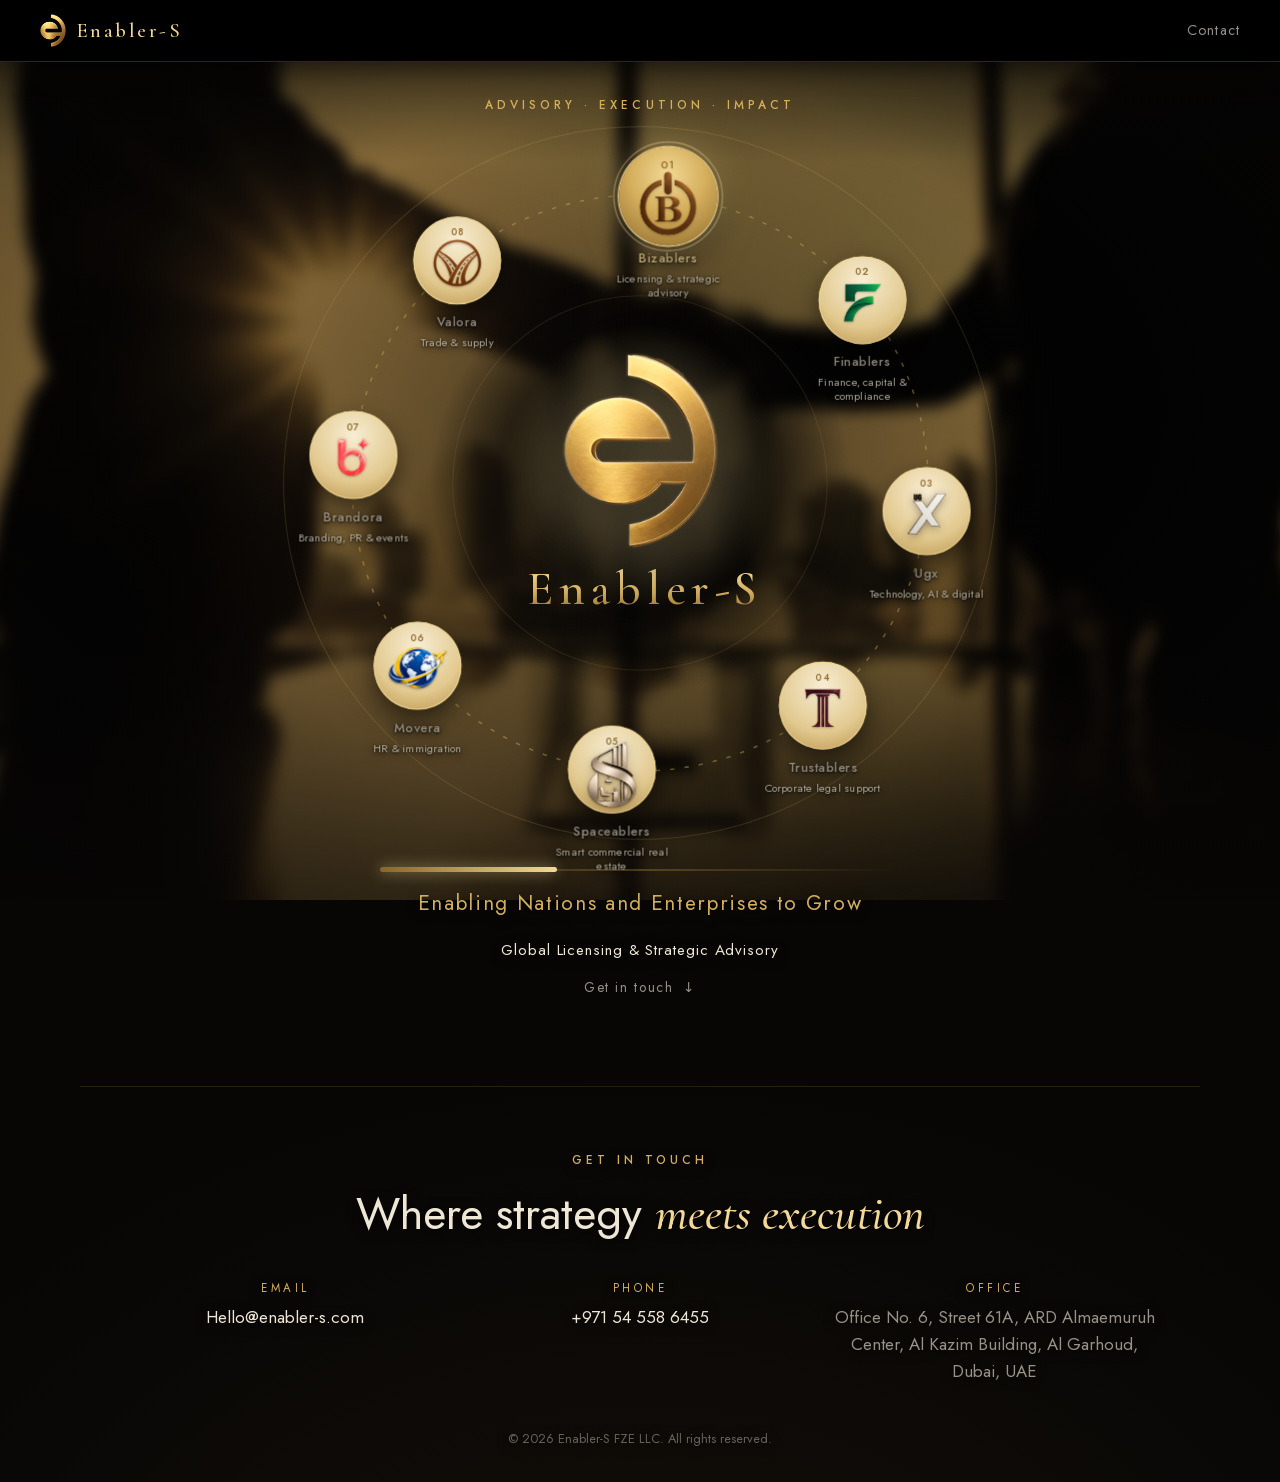
==== commit 2c6c4097: "Bigger Bizablers logo; remove Book a consultation from the header - Bizablers logo enlarged on its d" ====
--- a/index.html
+++ b/index.html
@@ -42,7 +42,6 @@
     </a>
     <nav aria-label="Main">
       <a href="#contact">Contact</a>
-      <a class="btn btn-gold btn-sm" href="#contact">Book a consultation</a>
     </nav>
   </header>
 
--- a/css/styles.css
+++ b/css/styles.css
@@ -79,7 +79,6 @@
 .top nav { display: flex; align-items: center; gap: clamp(12px, 2.5vw, 28px); font-size: 0.9rem; }
 .top nav a:not(.btn) { text-decoration: none; color: var(--muted); letter-spacing: 0.08em; }
 .top nav a:not(.btn):hover { color: var(--gold-hi); }
-@media (max-width: 560px) { .top nav a:not(.btn) { display: none; } }
 
 /* ---------- hero ---------- */
 .hero { position: relative; isolation: isolate; overflow: hidden; min-height: 100svh; gap: 0; display: flex; flex-direction: column; align-items: center; justify-content: center; text-align: center;
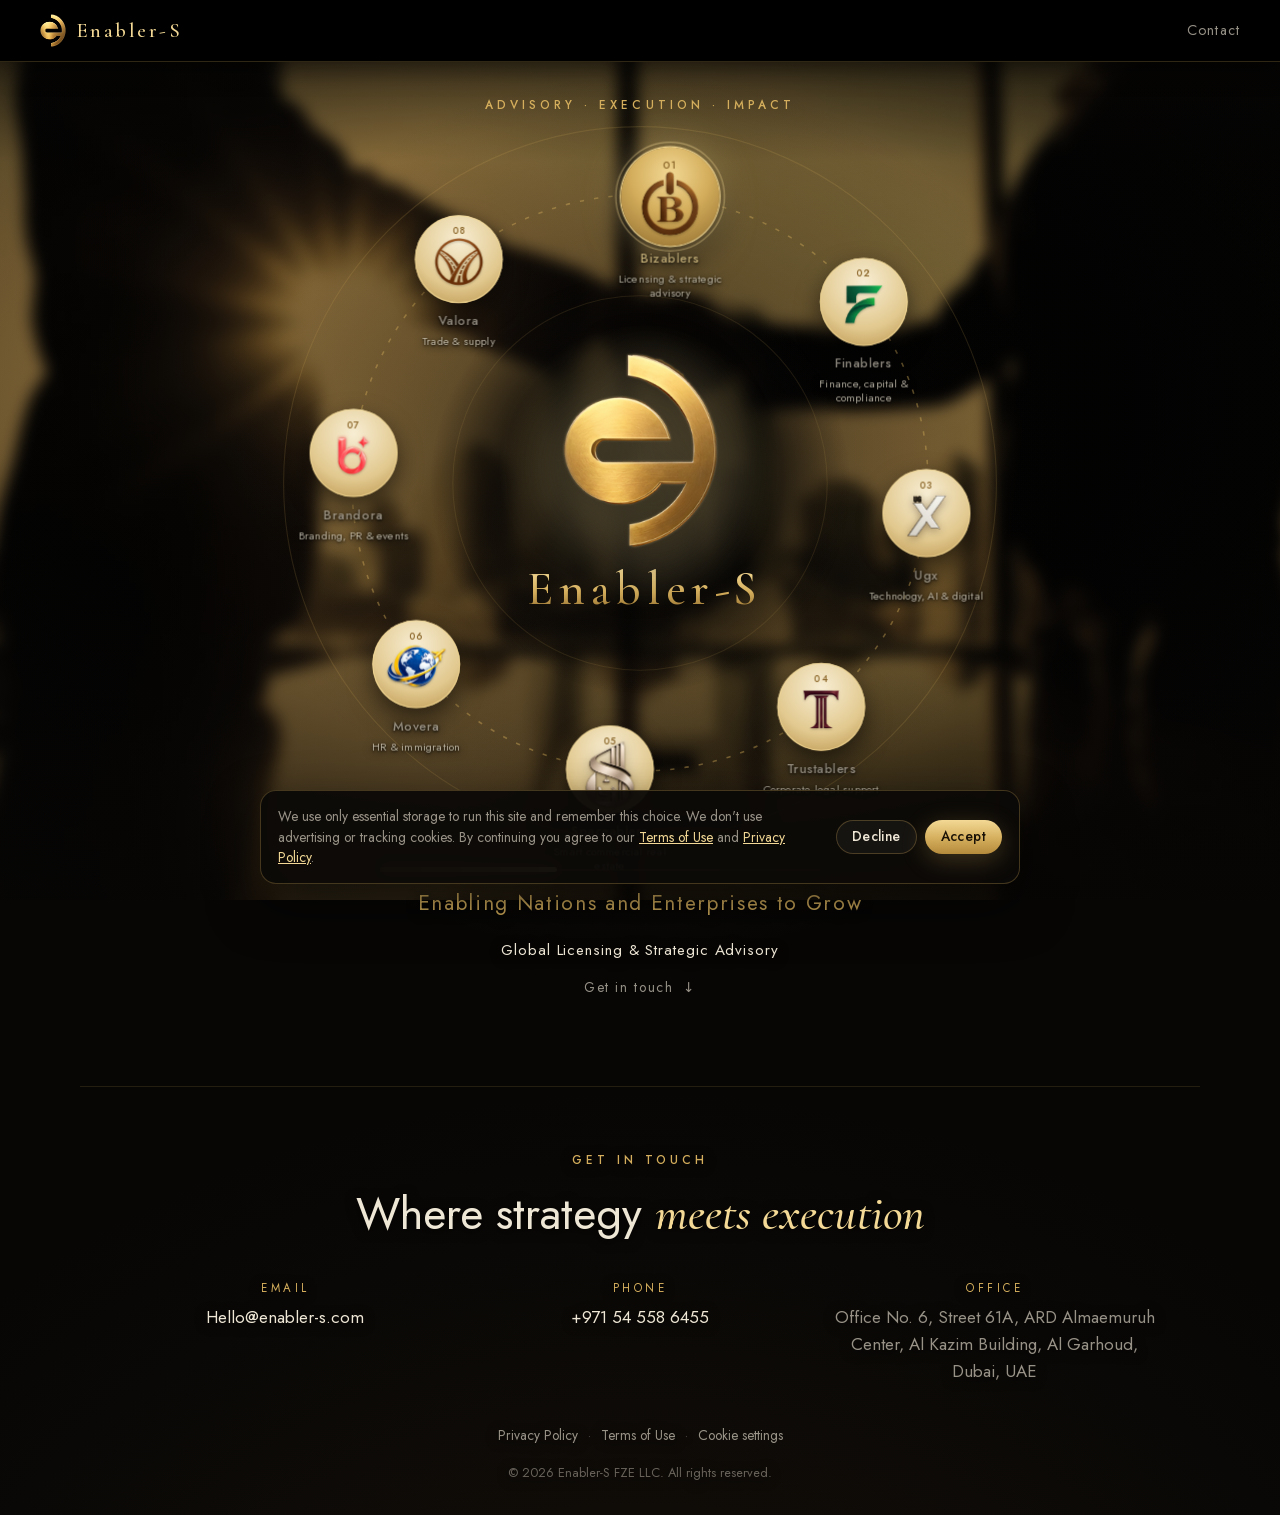
==== commit 7883b788: "Open at the top; cookie & terms notice; Privacy Policy and Terms of Use - Page always opens at the t" ====
--- a/index.html
+++ b/index.html
@@ -82,7 +82,18 @@
       <div><dt>Phone</dt><dd><a id="c-phone"></a></dd></div>
       <div><dt>Office</dt><dd id="c-address"></dd></div>
     </dl>
+    <p class="legal-links"><a href="privacy.html">Privacy Policy</a><span aria-hidden="true">·</span><a href="terms.html">Terms of Use</a><span aria-hidden="true">·</span><button type="button" class="linklike" id="cookie-settings">Cookie settings</button></p>
     <p class="fine">© <span id="year"></span> Enabler-S FZE LLC. All rights reserved.</p>
   </footer>
+
+  <!-- Cookie & terms notice: shown until the visitor accepts or declines (choice kept in this browser only) -->
+  <div class="consent" id="consent" role="region" aria-label="Cookies and terms" hidden>
+    <p>We use only essential storage to run this site and remember this choice. We don't use advertising or tracking cookies.
+      By continuing you agree to our <a href="terms.html">Terms of Use</a> and <a href="privacy.html">Privacy Policy</a>.</p>
+    <div class="consent-actions">
+      <button type="button" class="btn btn-ghost btn-sm" id="consent-decline">Decline</button>
+      <button type="button" class="btn btn-gold btn-sm" id="consent-accept">Accept</button>
+    </div>
+  </div>
 </body>
 </html>
--- a/css/styles.css
+++ b/css/styles.css
@@ -38,8 +38,7 @@
 }
 
 *, *::before, *::after { box-sizing: border-box; }
-html { scroll-behavior: smooth; -webkit-text-size-adjust: 100%; }
-@media (prefers-reduced-motion: reduce) { html { scroll-behavior: auto; } }
+html { -webkit-text-size-adjust: 100%; overflow-anchor: none; }
 body {
   margin: 0; min-height: 100vh; overflow-x: hidden;
   background:
@@ -200,4 +199,25 @@
 .contact dd { margin: 6px 0 0; color: var(--muted); }
 .contact dd a { text-decoration: none; color: var(--text); }
 .contact dd a:hover { color: var(--gold-hi); }
-.fine { margin-top: 44px; font-size: 0.8rem; color: rgba(239, 231, 214, 0.4); }
+.legal-links { display: flex; flex-wrap: wrap; justify-content: center; align-items: center; gap: 10px; margin-top: 40px; font-size: 0.85rem; }
+.legal-links a, .linklike { color: var(--muted); text-decoration: none; }
+.legal-links a:hover, .linklike:hover { color: var(--gold-hi); }
+.linklike { padding: 0; border: 0; background: none; font: inherit; cursor: pointer; }
+.legal-links span { color: rgba(239, 231, 214, 0.3); }
+.fine { margin-top: 16px; font-size: 0.8rem; color: rgba(239, 231, 214, 0.4); }
+
+/* ---------- cookies & terms notice ---------- */
+.consent { position: fixed; left: 50%; bottom: calc(env(safe-area-inset-bottom, 0px) + 16px); z-index: 60; width: min(760px, calc(100% - 32px));
+  display: flex; align-items: center; gap: 18px; padding: 16px 18px; border-radius: 16px; text-align: left;
+  background: rgba(12, 10, 8, 0.96); box-shadow: inset 0 0 0 1px var(--line), 0 20px 50px rgba(0, 0, 0, 0.6);
+  transform: translate(-50%, 20px); opacity: 0; transition: transform .35s cubic-bezier(.2, .8, .2, 1), opacity .35s; }
+.consent.in { transform: translate(-50%, 0); opacity: 1; }
+.consent[hidden] { display: none; }
+.consent p { font-size: 0.86rem; line-height: 1.5; color: var(--muted); }
+.consent p a { color: var(--gold-hi); }
+.consent-actions { flex: none; display: flex; gap: 8px; }
+@media (max-width: 640px) {
+  .consent { flex-direction: column; align-items: stretch; gap: 12px; }
+  .consent-actions .btn { flex: 1; justify-content: center; }
+}
+@media (prefers-reduced-motion: reduce) { .consent { transition: none; } }
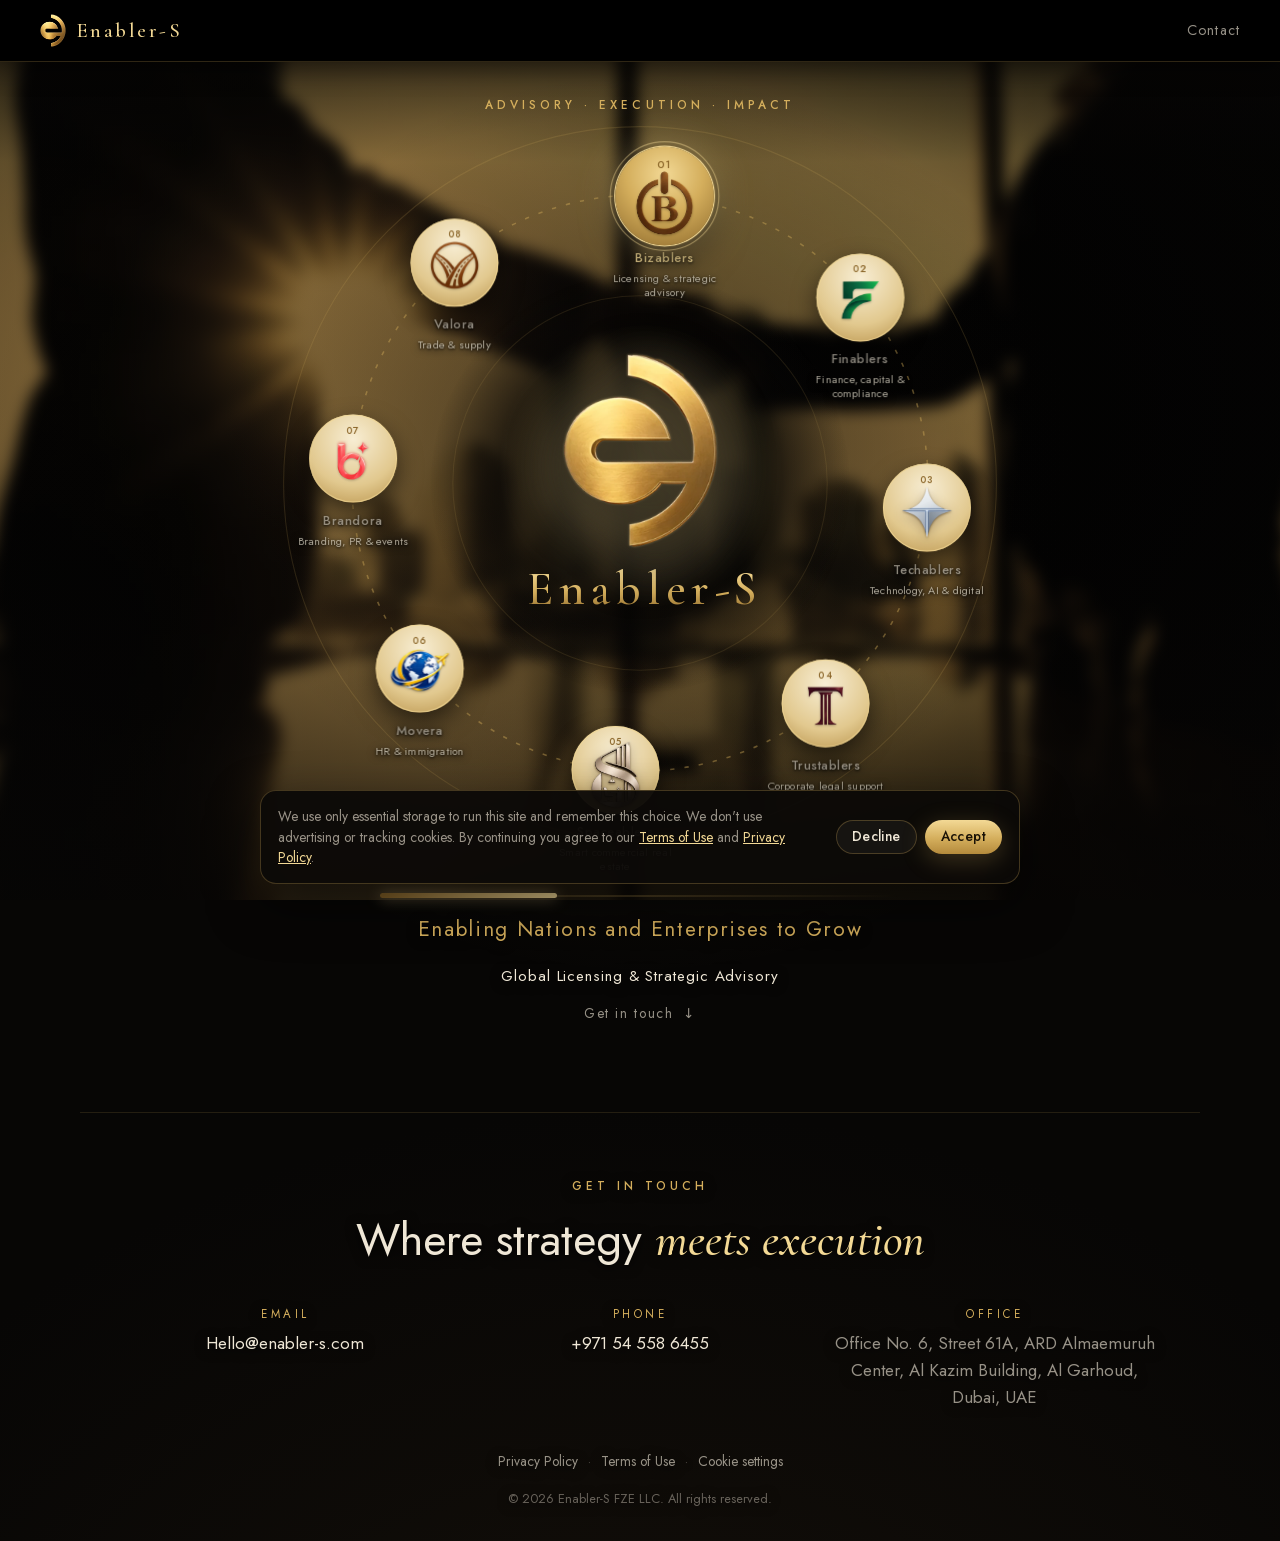
==== commit 71c1c219: "Faster mobile load, no layout jump, disable dead brand links - Serve the Enabler-S logo and brand ma" ====
--- a/index.html
+++ b/index.html
@@ -17,6 +17,7 @@
   <meta name="twitter:card" content="summary_large_image">
   <meta name="theme-color" content="#070605">
   <link rel="icon" href="assets/favicon.png" type="image/png">
+  <link rel="apple-touch-icon" href="/apple-touch-icon.png">
   <!-- Fonts are self-hosted (fonts/enabler.css) so the page never waits on Google -->
   <link rel="preload" href="fonts/files/jost-normal-latin-0428ef.woff2" as="font" type="font/woff2" crossorigin>
   <link rel="preload" href="fonts/files/cormorant-garamond-normal-latin-e99b45.woff2" as="font" type="font/woff2" crossorigin>
@@ -37,7 +38,7 @@
 
   <header class="top">
     <a class="brand" href="#hero" aria-label="Enabler-S home">
-      <img src="assets/logo-mark.png" alt="" width="408" height="512">
+      <img src="assets/logo-mark.webp" alt="" width="408" height="512">
       <span>Enabler-S</span>
     </a>
     <nav aria-label="Main">
@@ -58,7 +59,7 @@
         </svg>
         <div class="orbit-core">
           <div class="halo" aria-hidden="true"></div>
-          <img src="assets/logo-mark.png" alt="" width="408" height="512">
+          <img src="assets/logo-mark.webp" alt="" width="408" height="512" fetchpriority="high">
           <h1 class="wordmark">Enabler<span>-S</span></h1>
         </div>
         <div class="tabs" role="group" aria-label="Enabler-S brands" id="tabs"></div>
--- a/css/styles.css
+++ b/css/styles.css
@@ -96,6 +96,8 @@
   background: linear-gradient(180deg, var(--gold-hi) 10%, var(--gold) 55%, var(--gold-lo)); -webkit-background-clip: text; background-clip: text; color: transparent; }
 .wordmark span { letter-spacing: 0.04em; }
 .rule { position: relative; width: min(520px, 80vw); height: 2px; margin: 22px auto 16px; background: linear-gradient(90deg, transparent, var(--line), transparent); }
+/* large orbit: the bottom disc's two-line description hangs below the orbit box, so leave it room above the rule */
+@media (min-width: 701px) { .rule { margin-top: 48px; } }
 .rule span { position: absolute; left: 0; top: -1.5px; width: 34%; height: 5px; border-radius: 3px;
   background: linear-gradient(90deg, var(--gold-lo), var(--gold-hi)); box-shadow: 0 0 14px rgba(243, 217, 149, 0.6); }
 .tagline { text-shadow: 0 2px 12px #000; font-size: clamp(1rem, 2.4vw, 1.3rem); letter-spacing: 0.08em; color: var(--gold); }
@@ -103,6 +105,8 @@
 /* brand list: phones only */
 .brand-list { display: none; }
 @media (max-width: 700px) {
+  /* main.js fills the brand list after load; top-aligning keeps the orbit from jumping up when it arrives */
+  .hero { justify-content: flex-start; }
   .cue-title { display: none; }
   .brand-list { display: grid; gap: 10px; width: 100%; max-width: 460px; margin: 26px auto 0; text-align: left; }
   .brand-list li > a, .brand-list li > div { display: flex; align-items: center; gap: 14px; padding: 12px 14px; border-radius: 14px;
@@ -164,9 +168,9 @@
 /* brand marks sit on a pale gold disc so their own colours read */
 .tab .disc.has-logo { background: radial-gradient(circle at 50% 28%, #f8eed4, #e2c98f 60%, #b8924a); box-shadow: inset 0 0 0 1px rgba(243, 217, 149, 0.8), 0 10px 24px rgba(0, 0, 0, 0.55); }
 .tab .disc.has-logo .num { color: #8a6528; }
-/* white logos (Ugx) get a thin dark outline so small letters stay crisp on gold */
+/* white logos get a thin dark outline so small letters stay crisp on gold */
 .tab .mark[data-shadow="strong"] { margin-top: 6%; filter: drop-shadow(0 0 0.6px rgba(40, 24, 6, 0.95)) drop-shadow(0 0 0.6px rgba(40, 24, 6, 0.95)) drop-shadow(0 2px 4px rgba(60, 38, 10, 0.45)); }
-/* pale metal logos (Spaceablers) need a firmer shadow to separate from the gold disc */
+/* pale metal logos (Spaceablers, Techablers) need a firmer shadow to separate from the gold disc */
 .tab .mark[data-shadow="true"] { margin-top: 10%; filter: drop-shadow(0 1px 1px rgba(60, 38, 10, 0.55)) drop-shadow(0 3px 6px rgba(60, 38, 10, 0.3)); }
 /* a few words under each name, and the one-line summary on hover/focus */
 .tab .about { max-width: 132px; margin-top: -6px; font-size: 0.68rem; font-weight: 400; line-height: 1.3; letter-spacing: 0.02em;
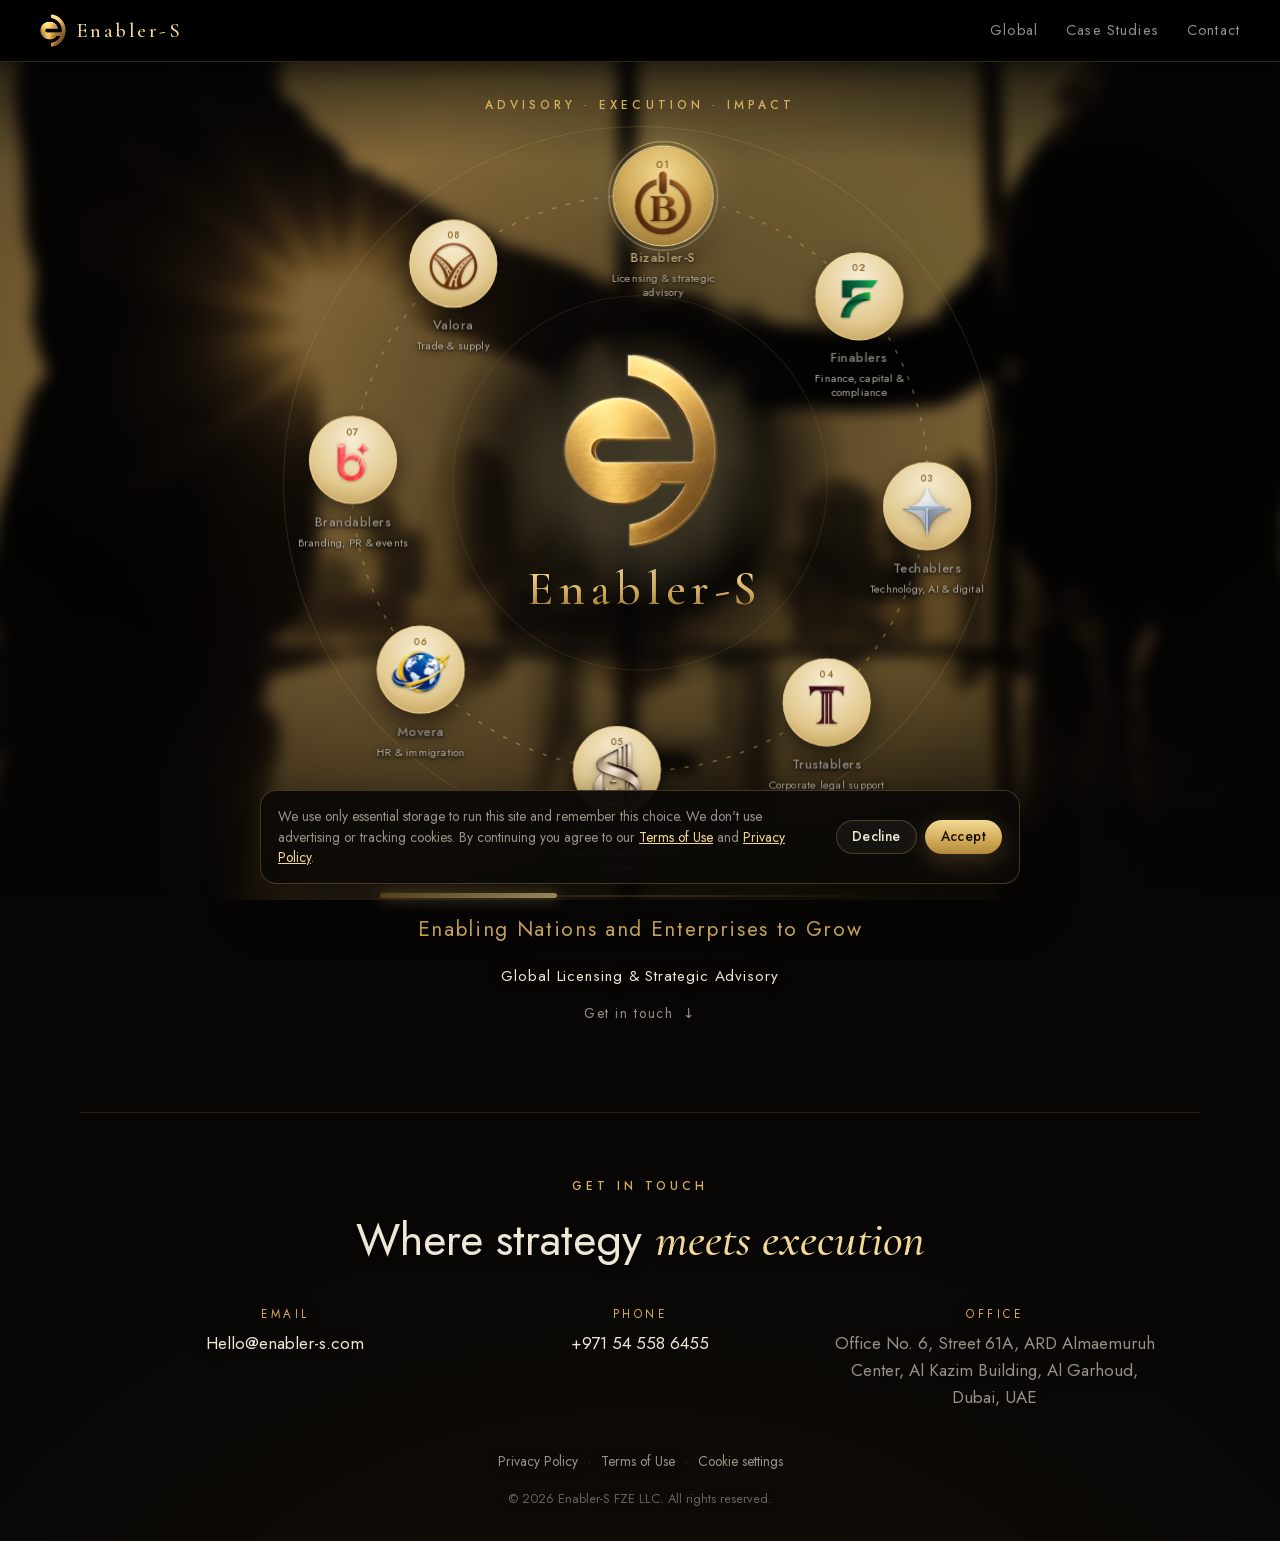
==== commit d8471824: "Add Global and Case Studies pages with flags, photos and background videos - global.html: regions wi" ====
--- a/index.html
+++ b/index.html
@@ -42,6 +42,8 @@
       <span>Enabler-S</span>
     </a>
     <nav aria-label="Main">
+      <a href="global.html">Global</a>
+      <a href="case-studies.html">Case Studies</a>
       <a href="#contact">Contact</a>
     </nav>
   </header>
--- a/css/styles.css
+++ b/css/styles.css
@@ -1,6 +1,6 @@
 /* Enabler-S landing page
    Brushed gold over a blurred, gold-graded boardroom video that runs behind the whole page. One column, centred:
-   hero (logo at the centre, eight brand discs orbiting it) → contact. */
+   hero (logo at the centre, eight brand discs orbiting it) → global → case studies → contact. */
 /* Ginelo (Elegant Luxury Serif) for the Enabler-S name at the centre of the orbit. It is a licensed font, so it is not bundled
    (see the src note below). Until then the name falls back to Cormorant Garamond. */
 @font-face {
@@ -78,6 +78,16 @@
 .top nav { display: flex; align-items: center; gap: clamp(12px, 2.5vw, 28px); font-size: 0.9rem; }
 .top nav a:not(.btn) { text-decoration: none; color: var(--muted); letter-spacing: 0.08em; }
 .top nav a:not(.btn):hover { color: var(--gold-hi); }
+.brand span, .top nav a { white-space: nowrap; }
+@media (max-width: 480px) { .top nav { gap: 12px; font-size: 0.78rem; } .top nav a:not(.btn) { letter-spacing: 0.02em; } }
+/* narrow phones: three nav links plus the name must fit on one line */
+@media (max-width: 400px) {
+  .top { gap: 10px; }
+  .brand { gap: 7px; }
+  .brand img { width: 22px; }
+  .brand span { font-size: 1.05rem; letter-spacing: 0.05em; }
+  .top nav { gap: 10px; font-size: 0.74rem; }
+}
 
 /* ---------- hero ---------- */
 .hero { position: relative; isolation: isolate; overflow: hidden; min-height: 100svh; gap: 0; display: flex; flex-direction: column; align-items: center; justify-content: center; text-align: center;
@@ -194,6 +204,121 @@
 .tab[aria-pressed="true"] .num { color: #4a3510; }
 
 
+/* ---------- global & case studies pages ---------- */
+.subpage main { padding-top: 40px; }
+/* background video on the case studies page: darker than the home page so long text stays readable */
+.page-video::after { background:
+  linear-gradient(180deg, rgba(7, 6, 5, 0.9) 0, rgba(7, 6, 5, 0.66) 22%, rgba(7, 6, 5, 0.66) 70%, rgba(7, 6, 5, 0.9) 100%); }
+@media (prefers-reduced-motion: reduce) { .page-video video { display: none; } }
+/* Global page: the globe is already dark, so a lighter blur and veil keep the gold city lights visible */
+.globe-video { background-image: url("../assets/video/globe-poster.jpg"); background-color: #000; }
+.globe-video video { filter: blur(1.5px) saturate(1.1); transform: scale(1.02); object-position: 50% 50%; }
+.globe-video::after { background:
+  linear-gradient(180deg, rgba(7, 6, 5, 0.75) 0, rgba(7, 6, 5, 0.35) 25%, rgba(7, 6, 5, 0.5) 60%, rgba(7, 6, 5, 0.85) 100%); }
+.page-video ~ main .region-list > li, .page-video ~ main .services > li { background: rgba(12, 10, 8, 0.82); backdrop-filter: blur(6px); }   /* poster still shows */
+.page-video ~ main .block h1, .page-video ~ main .block h2, .page-video ~ main .lead { text-shadow: 0 2px 14px #000; }
+.page-video ~ main .case, .page-video ~ main .process > li { background: rgba(12, 10, 8, 0.86); backdrop-filter: blur(6px); }
+.top nav a[aria-current="page"] { color: var(--gold-hi); }
+.block { max-width: 1120px; margin: 0 auto; padding: 96px var(--gutter) 0; text-align: center; }
+.block.page-head { padding-top: 72px; }
+.block h1, .block h2 { margin-top: 14px; font-weight: 400; font-size: clamp(1.8rem, 4.2vw, 2.8rem); line-height: 1.15; text-wrap: balance; }
+.block h1 { font-size: clamp(2.2rem, 5.6vw, 3.8rem); line-height: 1.08; }
+.block .lead { max-width: 660px; margin: 18px auto 0; color: var(--muted); text-wrap: pretty; }
+.block h3 { margin: 0; font-weight: 500; letter-spacing: 0.03em; color: var(--gold-hi); }
+.block .note { max-width: 680px; margin: 28px auto 0; font-size: 0.78rem; color: rgba(239, 231, 214, 0.45); }
+.block .tag { font-size: 0.7rem; letter-spacing: 0.18em; text-transform: uppercase; color: var(--gold); }
+.block .by { font-size: 0.72rem; letter-spacing: 0.16em; text-transform: uppercase; color: var(--gold-lo); }
+/* shared card surface */
+.region-list > li, .hubs > li, .services > li, .case, .process > li { border-radius: 16px; background: rgba(12, 10, 8, 0.78); box-shadow: inset 0 0 0 1px var(--line); text-align: left; }
+
+/* stat strip: one panel split into cells by 1px gold hairlines */
+.stats { display: grid; grid-template-columns: repeat(2, 1fr); gap: 1px; max-width: 880px; margin: 44px auto 0; overflow: hidden;
+  border-radius: 16px; background: var(--line); box-shadow: inset 0 0 0 1px var(--line); }
+@media (min-width: 700px) { .stats { grid-template-columns: repeat(4, 1fr); } }
+.stats > div { display: flex; flex-direction: column-reverse; gap: 6px; padding: 22px 12px; background: #0c0a08; }
+.stats dt { font-size: 0.68rem; letter-spacing: 0.2em; text-transform: uppercase; color: var(--muted); }
+.stats dd { margin: 0; font: 500 2.4rem/1 var(--serif); color: var(--gold-hi); }
+
+/* regions: one wide row each, countries as chips */
+.region-list { display: grid; gap: 12px; margin-top: 40px; }
+.region-list > li { display: grid; gap: 14px; padding: 22px 24px; }
+@media (min-width: 760px) { .region-list > li { grid-template-columns: 330px 1fr; align-items: center; gap: 24px; } }
+.rl-head span { display: block; margin-top: 4px; font-size: 0.8rem; letter-spacing: 0.06em; color: var(--muted); }
+.chips { display: flex; flex-wrap: wrap; gap: 8px; }
+.chips li { padding: 6px 13px; border-radius: 999px; font-size: 0.84rem; color: var(--text);
+  background: rgba(212, 174, 92, 0.07); box-shadow: inset 0 0 0 1px rgba(212, 174, 92, 0.22); }
+
+/* key hubs: cards with labelled facts */
+.hubs { display: grid; grid-template-columns: repeat(auto-fit, minmax(290px, 1fr)); gap: 14px; margin-top: 40px; }
+.hubs > li { display: flex; flex-direction: column; gap: 8px; padding: 24px; }
+.hubs h3 { font: 500 1.5rem/1.2 var(--serif); }
+.hubs p:not(.tag) { font-size: 0.92rem; line-height: 1.55; color: var(--muted); }
+.facts { display: grid; gap: 8px; margin: auto 0 0; padding-top: 14px; border-top: 1px solid rgba(212, 174, 92, 0.16); }
+.facts div { display: flex; justify-content: space-between; gap: 16px; font-size: 0.86rem; }
+.facts dt { color: var(--muted); }
+.facts dd { margin: 0; text-align: right; color: var(--text); }
+
+/* services: what we handle in every market */
+.services { display: grid; grid-template-columns: repeat(auto-fit, minmax(300px, 1fr)); gap: 14px; margin-top: 40px; }
+.services > li { display: flex; flex-direction: column; overflow: hidden; }
+/* photo banner, darkened towards the card so the gold logo disc reads where it overlaps */
+.svc-photo { position: relative; aspect-ratio: 16 / 9; }
+.svc-photo img { width: 100%; height: 100%; object-fit: cover; filter: saturate(0.85); }
+.svc-photo::after { content: ""; position: absolute; inset: 0; background: linear-gradient(180deg, rgba(12, 10, 8, 0.05) 40%, rgba(12, 10, 8, 0.9)); }
+.svc-body { flex: 1; display: flex; flex-direction: column; gap: 8px; padding: 0 24px 22px; }
+.services .svc-logo { position: relative; z-index: 1; display: grid; place-items: center; width: 64px; height: 64px; margin: -32px 0 6px; border-radius: 50%;
+  background: radial-gradient(circle at 50% 28%, #f8eed4, #e2c98f 60%, #b8924a); box-shadow: inset 0 0 0 1px rgba(243, 217, 149, 0.8), 0 8px 20px rgba(0, 0, 0, 0.5); }
+.services .svc-logo img { width: 62%; height: auto; filter: drop-shadow(0 1px 1px rgba(0, 0, 0, 0.25)); }
+/* pale metal logos (Spaceablers, Techablers) need a firmer shadow on the gold disc, as in the orbit */
+.services .svc-logo img[data-shadow] { width: 70%; filter: drop-shadow(0 1px 1px rgba(60, 38, 10, 0.55)) drop-shadow(0 3px 6px rgba(60, 38, 10, 0.3)); }
+.services p:not(.by) { font-size: 0.92rem; line-height: 1.55; color: var(--muted); }
+.services .by { margin-top: auto; padding-top: 6px; }
+
+/* case studies: wide rows, meta | story | result */
+.case-list { display: grid; gap: 14px; margin: 40px 0 0; padding: 0; list-style: none; }
+.case { display: grid; gap: 18px; padding: 26px 24px; }
+@media (min-width: 900px) { .case { grid-template-columns: 180px 1fr 220px; gap: 32px; padding: 30px 32px; } }
+.case-meta { display: flex; flex-direction: column; gap: 6px; }
+.case-photo { margin-bottom: 8px; overflow: hidden; border-radius: 12px; aspect-ratio: 16 / 9; box-shadow: inset 0 0 0 1px var(--line); }
+.case-photo img { width: 100%; height: 100%; object-fit: cover; filter: saturate(0.85); }
+@media (min-width: 900px) { .case-photo { aspect-ratio: 4 / 3; } }
+.case-meta .num { font: 500 2.4rem/1 var(--serif); color: var(--gold); }
+.case-meta .where { font-size: 0.86rem; color: var(--muted); }
+.case-meta .by { margin-top: auto; padding-top: 6px; }
+.case-body h3 { font: 500 1.6rem/1.2 var(--serif); }
+.case-body .client { margin-top: 6px; font-size: 0.84rem; font-style: italic; color: var(--muted); }
+.case-body dl { margin: 16px 0 0; display: grid; gap: 12px; }
+.case-body dt { font-size: 0.68rem; letter-spacing: 0.2em; text-transform: uppercase; color: var(--gold); }
+.case-body dd { margin: 4px 0 0; font-size: 0.93rem; line-height: 1.55; color: rgba(239, 231, 214, 0.78); }
+.case-result { padding-top: 18px; border-top: 1px solid rgba(212, 174, 92, 0.16); }
+@media (min-width: 900px) { .case-result { padding: 0 0 0 28px; border-top: 0; border-left: 1px solid rgba(212, 174, 92, 0.16); display: flex; flex-direction: column; justify-content: center; } }
+.case-result .big { font: 500 2.1rem/1.1 var(--serif); color: var(--gold-hi); }
+.case-result p:not(.big) { margin-top: 8px; font-size: 0.88rem; line-height: 1.5; color: var(--text); }
+
+/* method: five steps */
+.process { display: grid; grid-template-columns: repeat(auto-fit, minmax(190px, 1fr)); gap: 14px; margin: 40px 0 0; padding: 0; list-style: none; }
+.process > li { display: flex; flex-direction: column; gap: 8px; padding: 22px; }
+.process .num { font: 500 1.8rem/1 var(--serif); color: var(--gold); }
+.process h3 { font-size: 1rem; }
+.process p { font-size: 0.88rem; line-height: 1.5; color: var(--muted); }
+
+/* icons (gold line glyphs in a ringed disc) and round flags */
+.ico { flex: none; display: inline-grid; place-items: center; width: 44px; height: 44px; border-radius: 50%;
+  background: radial-gradient(circle at 50% 30%, #1d1710, #0b0907 70%); box-shadow: inset 0 0 0 1px var(--line); }
+.ico svg { width: 22px; height: 22px; fill: none; stroke: var(--gold); stroke-width: 1.5; stroke-linecap: round; stroke-linejoin: round; }
+.flag { flex: none; width: 18px; height: 18px; border-radius: 50%; object-fit: cover; box-shadow: 0 0 0 1px rgba(243, 217, 149, 0.35); }
+.flag-lg { width: 34px; height: 34px; box-shadow: 0 0 0 1px rgba(243, 217, 149, 0.5), 0 4px 12px rgba(0, 0, 0, 0.5); }
+.chips li { display: inline-flex; align-items: center; gap: 8px; padding-left: 7px; }
+.rl-head { display: flex; align-items: center; gap: 14px; }
+.hub-name { display: flex; align-items: center; gap: 12px; }
+.case-top { display: flex; align-items: center; justify-content: space-between; gap: 12px; }
+.process .case-top { margin-bottom: 4px; }
+
+.cta { padding-bottom: 80px; }
+.cta .btn { margin-top: 28px; }
+.sub-footer { padding: 28px var(--gutter) calc(env(safe-area-inset-bottom, 0px) + 28px); text-align: center; border-top: 1px solid rgba(212, 174, 92, 0.14); }
+.sub-footer .legal-links { margin-top: 0; }
+
 /* ---------- contact ---------- */
 .contact h2 { margin-top: 14px; font-weight: 400; font-size: clamp(1.8rem, 4.2vw, 2.8rem); line-height: 1.15; text-wrap: balance; }
 .contact { max-width: 1120px; margin: 40px auto 0; padding: 64px var(--gutter) calc(env(safe-area-inset-bottom, 0px) + 32px); text-align: center; border-top: 1px solid rgba(212, 174, 92, 0.14);
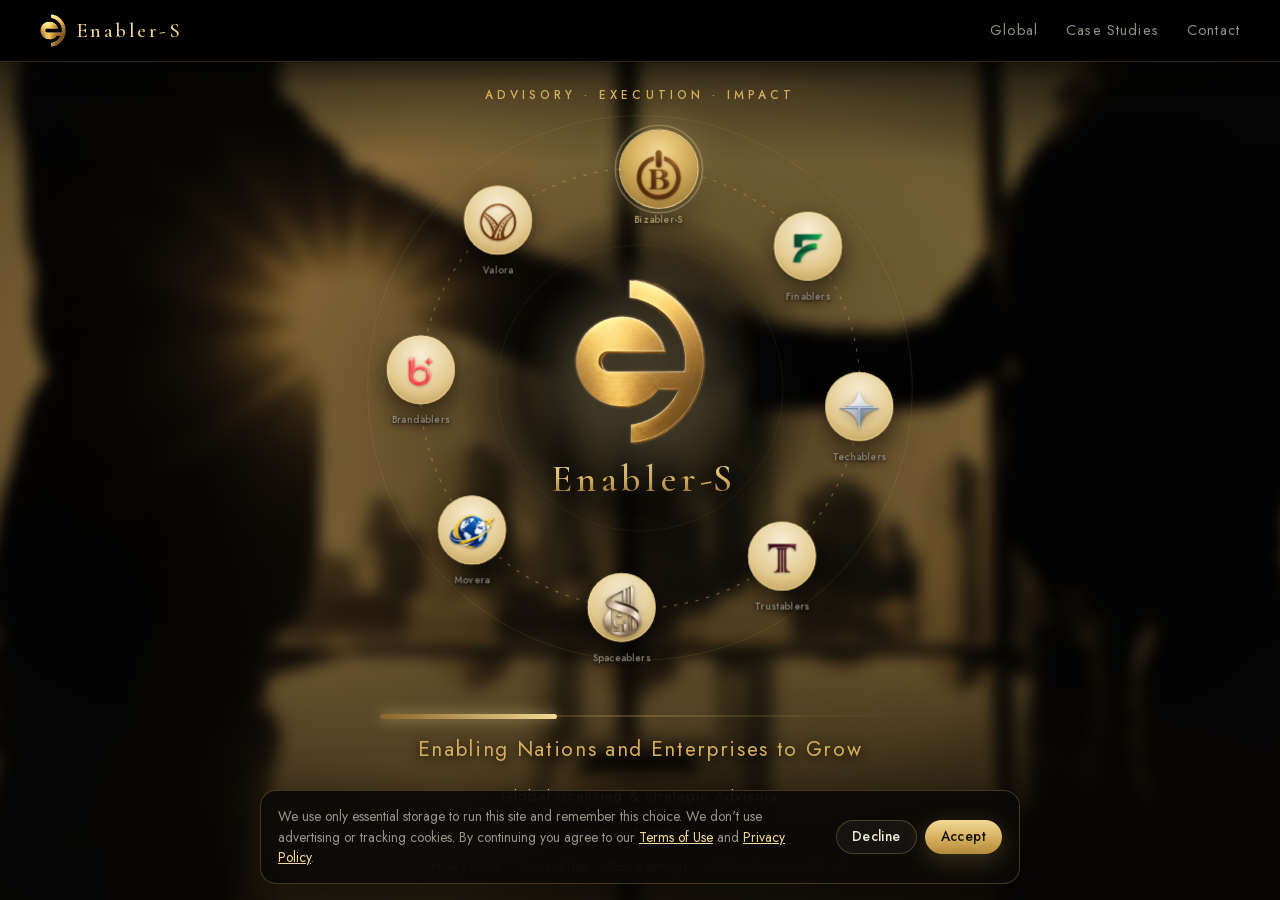
==== commit 68fa2d81: "One-screen home page; contact details move to their own page - Home is a single screen on computers " ====
--- a/index.html
+++ b/index.html
@@ -44,7 +44,7 @@
     <nav aria-label="Main">
       <a href="global.html">Global</a>
       <a href="case-studies.html">Case Studies</a>
-      <a href="#contact">Contact</a>
+      <a href="contact.html">Contact</a>
     </nav>
   </header>
 
@@ -72,22 +72,12 @@
       <p class="cue-title" id="cue-title" aria-live="polite"></p>
       <!-- Phones: the orbit is too small for descriptions, so the brands are also listed here (hidden on desktop) -->
       <ul class="brand-list" id="brand-list" aria-label="Enabler-S brands"></ul>
-      <a class="scroll-cue" href="#contact">Get in touch <span class="arrow" aria-hidden="true">↓</span></a>
+      <a class="scroll-cue" href="contact.html">Get in touch <span class="arrow" aria-hidden="true">→</span></a>
+      <!-- The home page is one screen: the legal links sit at its foot; contact details live on contact.html -->
+      <p class="legal-links home-legal"><a href="privacy.html">Privacy Policy</a><span aria-hidden="true">·</span><a href="terms.html">Terms of Use</a><span aria-hidden="true">·</span><button type="button" class="linklike" id="cookie-settings">Cookie settings</button><span aria-hidden="true">·</span><span>© <span id="year"></span> Enabler-S FZE LLC</span></p>
     </section>
 
   </main>
-
-  <footer class="contact" id="contact">
-    <p class="eyebrow">Get in touch</p>
-    <h2>Where strategy <em>meets execution</em></h2>
-    <dl>
-      <div><dt>Email</dt><dd><a id="c-email"></a></dd></div>
-      <div><dt>Phone</dt><dd><a id="c-phone"></a></dd></div>
-      <div><dt>Office</dt><dd id="c-address"></dd></div>
-    </dl>
-    <p class="legal-links"><a href="privacy.html">Privacy Policy</a><span aria-hidden="true">·</span><a href="terms.html">Terms of Use</a><span aria-hidden="true">·</span><button type="button" class="linklike" id="cookie-settings">Cookie settings</button></p>
-    <p class="fine">© <span id="year"></span> Enabler-S FZE LLC. All rights reserved.</p>
-  </footer>
 
   <!-- Cookie & terms notice: shown until the visitor accepts or declines (choice kept in this browser only) -->
   <div class="consent" id="consent" role="region" aria-label="Cookies and terms" hidden>
--- a/css/styles.css
+++ b/css/styles.css
@@ -91,7 +91,7 @@
 
 /* ---------- hero ---------- */
 .hero { position: relative; isolation: isolate; overflow: hidden; min-height: 100svh; gap: 0; display: flex; flex-direction: column; align-items: center; justify-content: center; text-align: center;
-  padding: 96px var(--gutter) 48px; }
+  padding: 84px var(--gutter) 20px; }
 /* Background video: fixed behind the whole page (hero and contact), then darken the centre (behind the logo) and
    fade the edges into the page so the gold orbit and text stay readable */
 .hero-video { position: fixed; inset: 0; z-index: -1; overflow: hidden; background: #0d0a06 url("../assets/video/boardroom-poster.jpg") center / cover no-repeat; }
@@ -130,14 +130,22 @@
   .bl-text b { font-weight: 500; color: var(--gold-hi); letter-spacing: 0.04em; }
   .bl-text small { font-size: 0.8rem; color: var(--muted); }
   .bl-go { margin-left: auto; color: var(--gold); font-size: 1.1rem; }
+  /* sub-brand row sits indented under its parent, joined by a short gold rule */
+  .brand-list .bl-sub { position: relative; margin: -2px 0 0 28px; }
+  .brand-list .bl-sub::before { content: ""; position: absolute; left: -16px; top: -10px; width: 12px; height: 38px;
+    border: solid var(--line); border-width: 0 0 1px 1px; border-bottom-left-radius: 8px; }
+  .brand-list .bl-sub .bl-logo { width: 40px; height: 40px; background: radial-gradient(circle at 50% 30%, #fffaf0, #efe2c2); }
+  .brand-list .bl-sub .bl-logo img { width: 70%; }
+  .brand-list .bl-sub2 { margin-left: 56px; }
   .scroll-cue { margin-top: 22px; }
 }
 .scroll-cue { margin-top: 14px; font-size: 0.85rem; letter-spacing: 0.12em; color: var(--muted); text-decoration: none; }
 .scroll-cue .arrow { display: inline-block; margin-left: 4px; animation: nudge 2s ease-in-out infinite; }
-@keyframes nudge { 50% { transform: translateY(4px); } }
+@keyframes nudge { 50% { transform: translateX(4px); } }
 
 /* Orbit: discs are placed on a circle of radius 40% by main.js (--x/--y) and rotate slowly */
-.orbit { container-type: inline-size; position: relative; width: min(720px, 94vw, max(80svh, 460px)); aspect-ratio: 1; margin: 8px auto 4px; }
+/* the home page is a single screen: the orbit shrinks with the window height so the tagline and links still fit */
+.orbit { container-type: inline-size; position: relative; width: min(720px, 94vw, max(calc(100svh - 350px), 340px)); aspect-ratio: 1; margin: 8px auto 4px; }
 .orbit-rings { position: absolute; inset: 0; width: 100%; height: 100%; overflow: visible; }
 .orbit-rings circle { fill: none; stroke: rgba(212, 174, 92, 0.16); stroke-width: 0.15; }
 .orbit-rings .dash { stroke: rgba(212, 174, 92, 0.42); stroke-width: 0.22; stroke-dasharray: 0.6 1.4;
@@ -202,6 +210,12 @@
 .tab[aria-pressed="true"] svg { stroke: #1a1206; }
 .tab[aria-pressed="true"] .num { color: #4a3510; }
 .tab[aria-pressed="true"] .num { color: #4a3510; }
+/* sub-brand (Public-Private Alliance under Bizabler-S): a small ivory disc riding on the parent disc's upper right */
+.tab .sub-disc { position: absolute; right: -16%; top: -10%; z-index: 1; display: grid; place-items: center; width: 44%; aspect-ratio: 1; border-radius: 50%;
+  background: radial-gradient(circle at 50% 30%, #fffaf0, #efe2c2); box-shadow: 0 0 0 1.5px var(--gold), 0 4px 10px rgba(0, 0, 0, 0.5); }
+.tab .sub-disc img { width: 70%; height: auto; }
+/* a second sub-brand (Gocha Style under UG Depot) rides just below the first, slightly smaller */
+.tab .sub-disc.sub-2 { right: -30%; top: 34%; width: 38%; }
 
 
 /* ---------- global & case studies pages ---------- */
@@ -243,7 +257,7 @@
 .region-list { display: grid; gap: 12px; margin-top: 40px; }
 .region-list > li { display: grid; gap: 14px; padding: 22px 24px; }
 @media (min-width: 760px) { .region-list > li { grid-template-columns: 330px 1fr; align-items: center; gap: 24px; } }
-.rl-head span { display: block; margin-top: 4px; font-size: 0.8rem; letter-spacing: 0.06em; color: var(--muted); }
+.rl-head div span { display: block; margin-top: 4px; font-size: 0.8rem; letter-spacing: 0.06em; color: var(--muted); }
 .chips { display: flex; flex-wrap: wrap; gap: 8px; }
 .chips li { padding: 6px 13px; border-radius: 999px; font-size: 0.84rem; color: var(--text);
   background: rgba(212, 174, 92, 0.07); box-shadow: inset 0 0 0 1px rgba(212, 174, 92, 0.22); }
@@ -259,7 +273,10 @@
 .facts dd { margin: 0; text-align: right; color: var(--text); }
 
 /* services: what we handle in every market */
-.services { display: grid; grid-template-columns: repeat(auto-fit, minmax(300px, 1fr)); gap: 14px; margin-top: 40px; }
+.services { display: grid; grid-template-columns: 1fr; gap: 14px; margin-top: 40px; }
+/* eight brand cards in whole rows: 4 × 2 on desktop, 2 × 4 on tablets, one column on phones */
+@media (min-width: 640px) { .services { grid-template-columns: repeat(2, 1fr); } }
+@media (min-width: 1100px) { .services { grid-template-columns: repeat(4, 1fr); } .svc-body { padding: 0 20px 20px; } }
 .services > li { display: flex; flex-direction: column; overflow: hidden; }
 /* photo banner, darkened towards the card so the gold logo disc reads where it overlaps */
 .svc-photo { position: relative; aspect-ratio: 16 / 9; }
@@ -314,6 +331,14 @@
 .case-top { display: flex; align-items: center; justify-content: space-between; gap: 12px; }
 .process .case-top { margin-bottom: 4px; }
 
+/* contact page: three detail cards */
+.contact-page { padding-bottom: 96px; }
+.contact-cards { display: grid; grid-template-columns: repeat(auto-fit, minmax(240px, 1fr)); gap: 14px; margin: 44px 0 0; }
+.contact-cards > div { padding: 24px; border-radius: 16px; text-align: left; background: rgba(12, 10, 8, 0.86); box-shadow: inset 0 0 0 1px var(--line); backdrop-filter: blur(6px); }
+.contact-cards dt { font-size: 0.72rem; letter-spacing: 0.3em; text-transform: uppercase; color: var(--gold); }
+.contact-cards dd { margin: 10px 0 0; color: var(--muted); line-height: 1.55; }
+.contact-cards dd a { color: var(--text); text-decoration: none; font-size: 1.05rem; }
+.contact-cards dd a:hover { color: var(--gold-hi); }
 .cta { padding-bottom: 80px; }
 .cta .btn { margin-top: 28px; }
 .sub-footer { padding: 28px var(--gutter) calc(env(safe-area-inset-bottom, 0px) + 28px); text-align: center; border-top: 1px solid rgba(212, 174, 92, 0.14); }
@@ -335,6 +360,9 @@
 .legal-links span { color: rgba(239, 231, 214, 0.3); }
 .fine { margin-top: 16px; font-size: 0.8rem; color: rgba(239, 231, 214, 0.4); }
 
+/* legal links at the foot of the one-screen home page */
+.home-legal { margin-top: 14px; gap: 8px; font-size: 0.76rem; color: rgba(239, 231, 214, 0.45); text-shadow: 0 2px 10px #000; }
+
 /* ---------- cookies & terms notice ---------- */
 .consent { position: fixed; left: 50%; bottom: calc(env(safe-area-inset-bottom, 0px) + 16px); z-index: 60; width: min(760px, calc(100% - 32px));
   display: flex; align-items: center; gap: 18px; padding: 16px 18px; border-radius: 16px; text-align: left;
